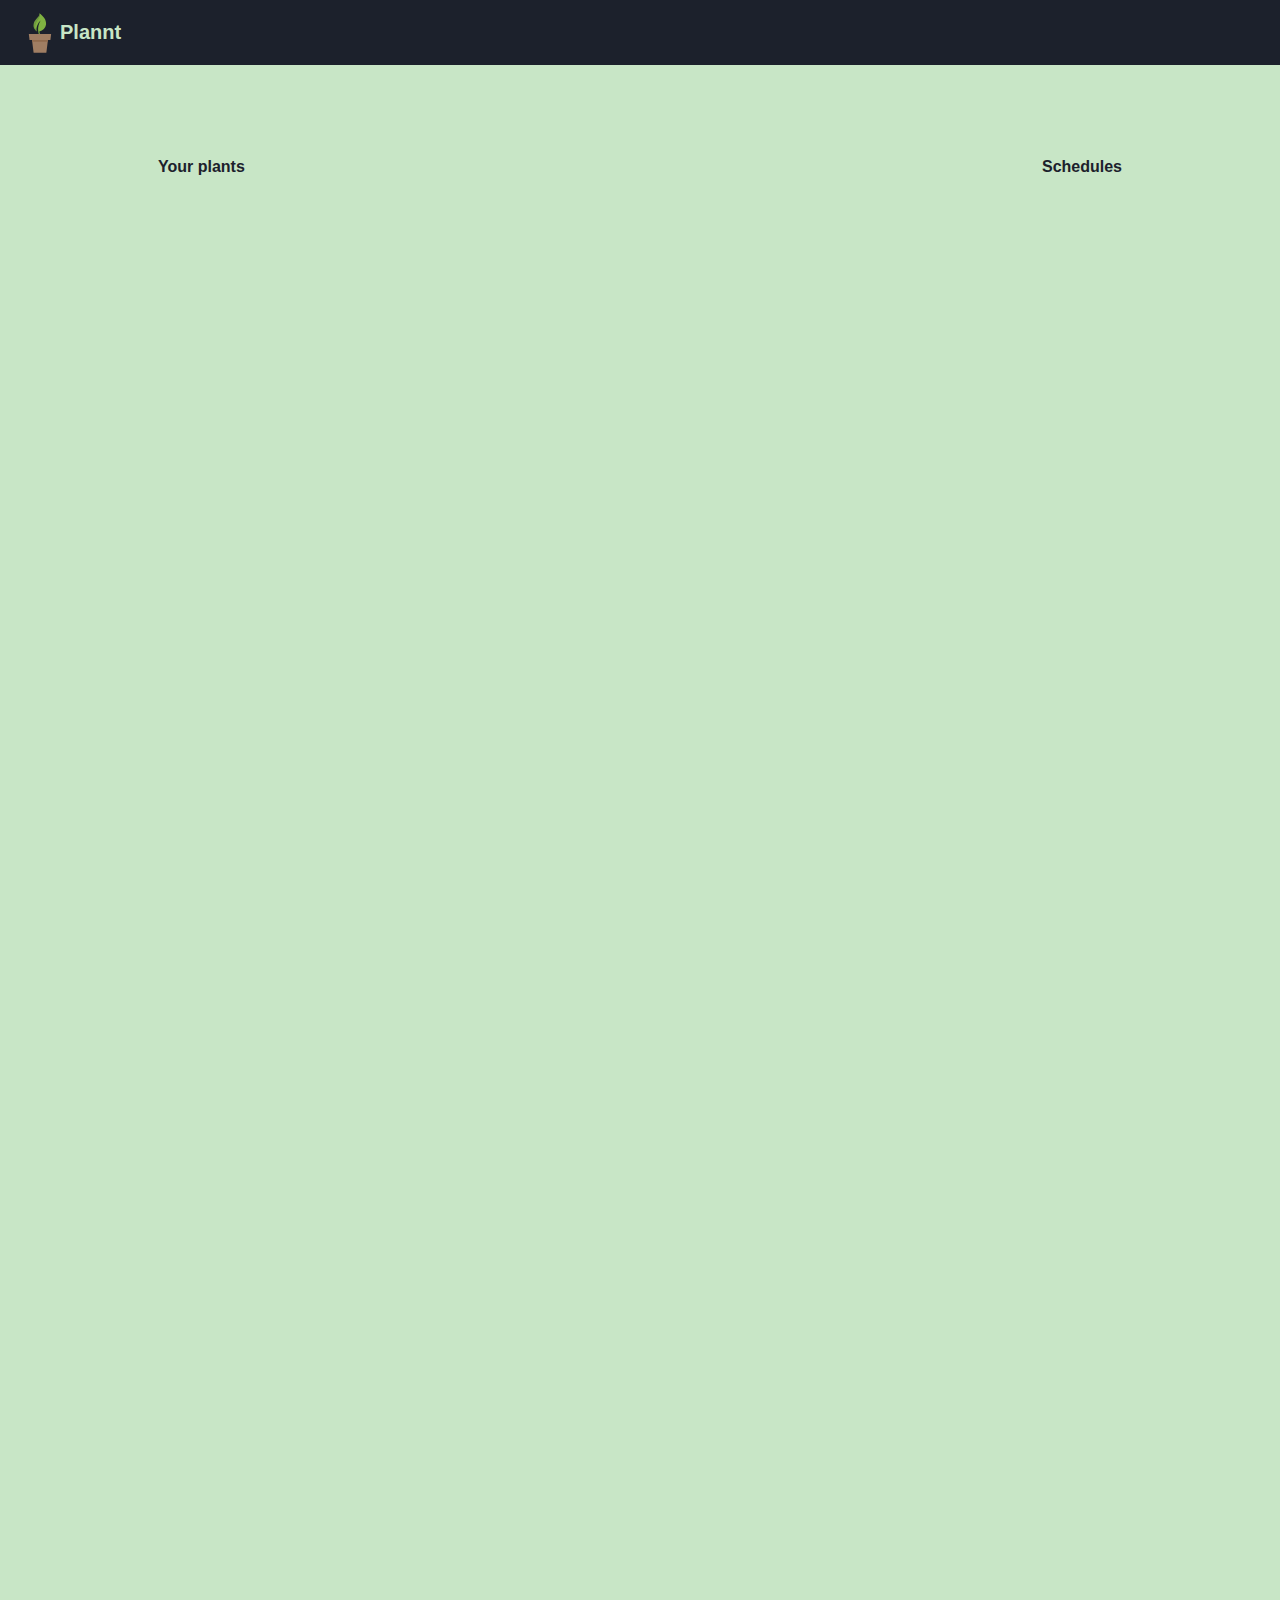
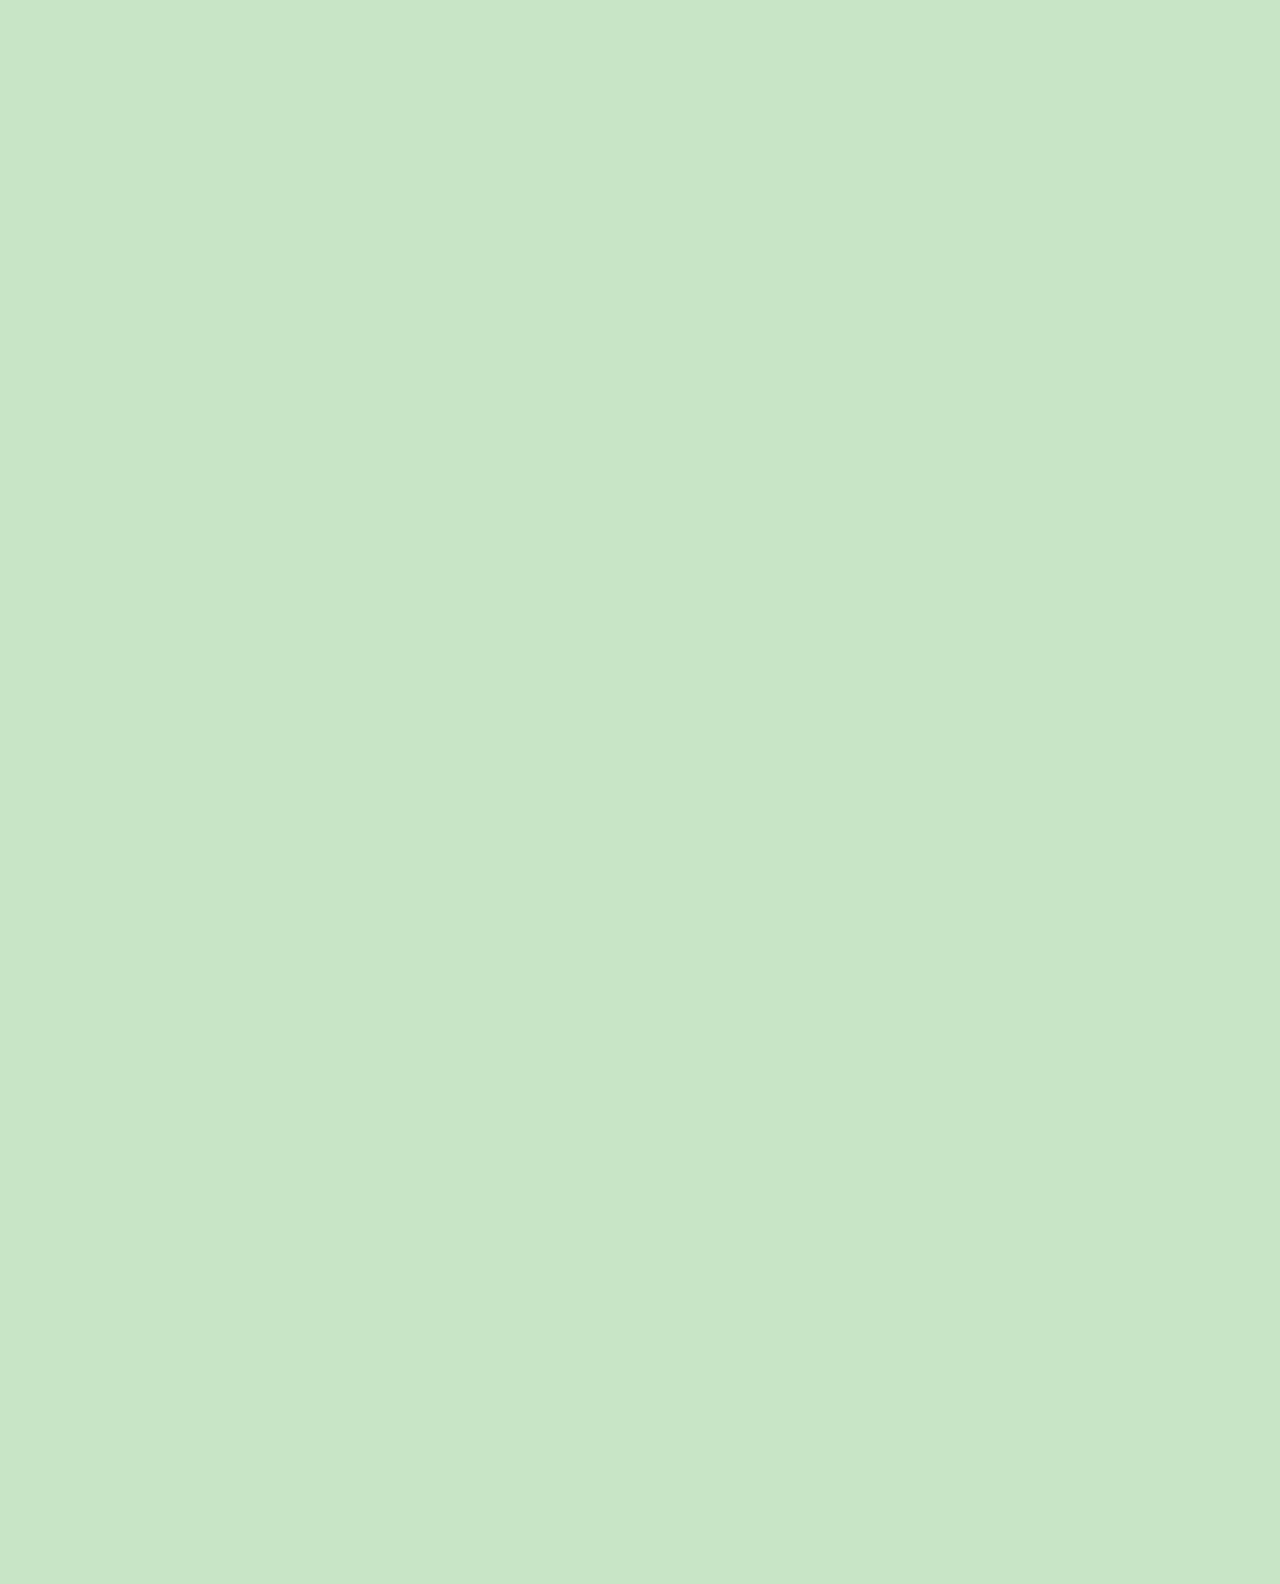
==== index.html @ 967d3e81 "Add basic HTML and CSS styles" ====
<!DOCTYPE html>
<html lang="en">

<head>
    <meta charset="UTF-8">
    <meta http-equiv="X-UA-Compatible" content="IE=edge">
    <meta name="viewport" content="width=device-width, initial-scale=1.0">
    <title>Plannt</title>
    <link rel = "stylesheet" href = "style.css">
</head>

<body>
    
    <div class = "header">
        <svg class = "logo-img" xmlns="http://www.w3.org/2000/svg" xmlns:xlink="http://www.w3.org/1999/xlink" version="1.1" width="256" height="256" viewBox="0 0 256 256" xml:space="preserve">

            <defs>
            </defs>
            <g style="stroke: none; stroke-width: 0; stroke-dasharray: none; stroke-linecap: butt; stroke-linejoin: miter; stroke-miterlimit: 10; fill: none; fill-rule: nonzero; opacity: 1;" transform="translate(1.4065934065934016 1.4065934065934016) scale(2.81 2.81)" >
                <path d="M 37.712 41.541 c -2.437 -10.14 2.919 -19.609 8.772 -25.137 c -6.221 11.54 -7.41 20.104 -3.461 33.177 l 2.29 -0.854 c -0.882 -2.464 -1.413 -4.873 -1.685 -7.241 c 8.23 -2.355 13.883 -7.209 15.231 -15.926 C 59.796 13.651 52.042 6.72 43.718 0.117 c 3.04 9.758 -11.581 17.964 -10.296 30.949 c 0.271 2.741 0.697 5.33 1.326 7.825" style="stroke: none; stroke-width: 1; stroke-dasharray: none; stroke-linecap: butt; stroke-linejoin: miter; stroke-miterlimit: 10; fill: rgb(127,178,65); fill-rule: nonzero; opacity: 1;" transform=" matrix(1 0 0 1 0 0) " stroke-linecap="round" />
                <path d="M 34.069 30.999 c 0.917 -12.923 13.599 -21.098 9.649 -30.883 c 1.394 8.216 -9.771 12.38 -12.663 22.195 c -1.575 5.836 -1.151 11.452 3.693 16.579 C 34.119 36.396 33.937 33.751 34.069 30.999 z" style="stroke: none; stroke-width: 1; stroke-dasharray: none; stroke-linecap: butt; stroke-linejoin: miter; stroke-miterlimit: 10; fill: rgb(113,156,64); fill-rule: nonzero; opacity: 1;" transform=" matrix(1 0 0 1 0 0) " stroke-linecap="round" />
                <polygon points="68.77,61.09 70.46,47.61 43.69,47.61 19.54,47.61 21.23,61.09 " style="stroke: none; stroke-width: 1; stroke-dasharray: none; stroke-linecap: butt; stroke-linejoin: miter; stroke-miterlimit: 10; fill: rgb(160,126,99); fill-rule: nonzero; opacity: 1;" transform="  matrix(1 0 0 1 0 0) "/>
                <polyline points="63.11,61.09 59.5,90 44.01,90 30.5,90 26.89,61.09 " style="stroke: none; stroke-width: 1; stroke-dasharray: none; stroke-linecap: butt; stroke-linejoin: miter; stroke-miterlimit: 10; fill: rgb(160,126,99); fill-rule: nonzero; opacity: 1;" transform="  matrix(1 0 0 1 0 0) "/>
                <polygon points="62.61,65.09 63.11,61.09 26.89,61.09 27.39,65.09 " style="stroke: none; stroke-width: 1; stroke-dasharray: none; stroke-linecap: butt; stroke-linejoin: miter; stroke-miterlimit: 10; fill: rgb(145,107,77); fill-rule: nonzero; opacity: 1;" transform="  matrix(1 0 0 1 0 0) "/>
            </g>
        </svg>
        <a class = "home-link" href = "index.html">
            <p>Plannt</p>
        </a>
    </div>

    <div class = "actions-container">
        <p>Your plants</p>
        <p>Schedules</p>
    </div>


</body>

</html>
---- style.css ----
body {
    padding: 150px 150px 3000px 150px;
    background-color: rgb(200, 230, 198);
    position: relative;
    font-family: Arial;
    color: rgb(28, 33, 44);
}

p {
    margin: 0;
}

.header {
    display: flex;
    position: fixed;
    top: 0;
    right: 0;
    left: 0;
    align-items: center;
    justify-content: start;
    height: 65px;
    padding-left: 20px;
    background-color: rgb(28, 33, 44);
}

.home-link {
    text-decoration: none;
    margin: 0;
    font-weight: bold;
    font-size: 20px;
    color: rgb(200, 230, 198);
}

.logo-img {
    width: 40px;
}

.actions-container {
    display: flex;
    justify-content: space-between;
    font-weight: bold;
}
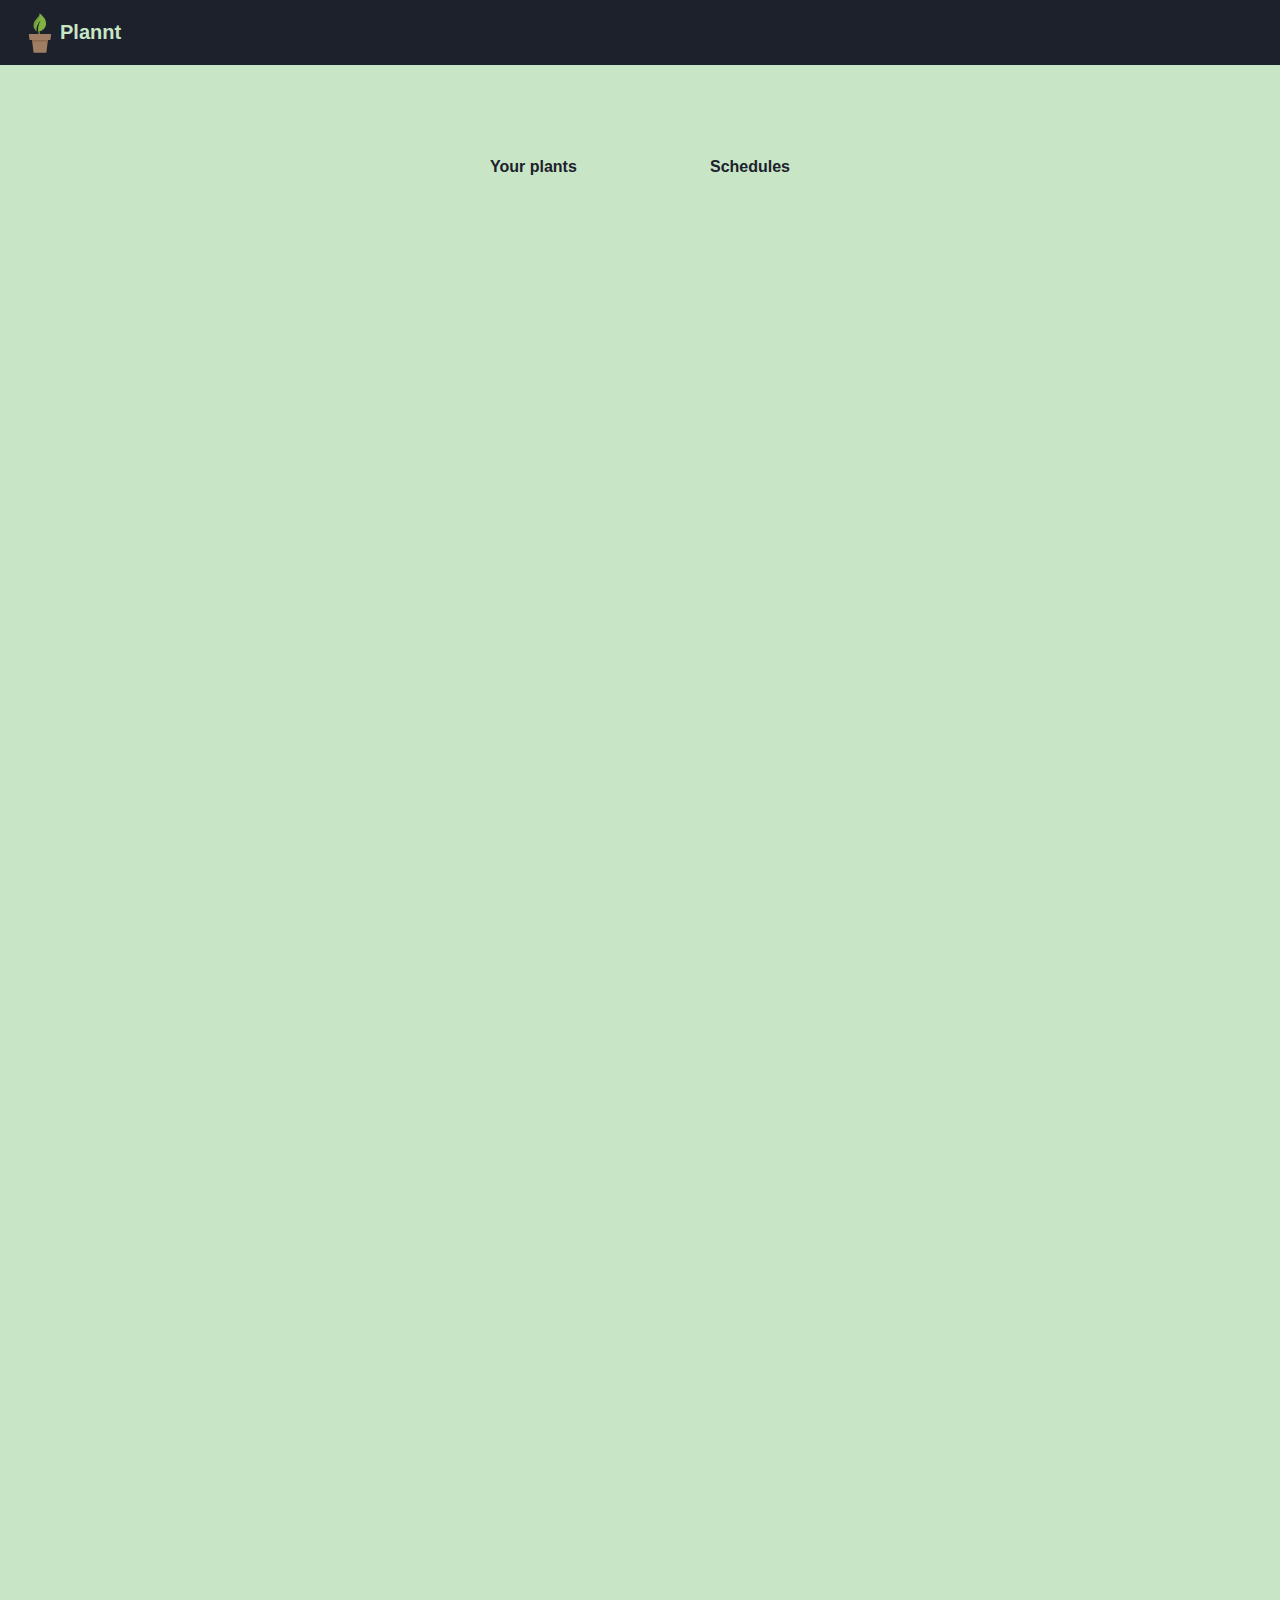
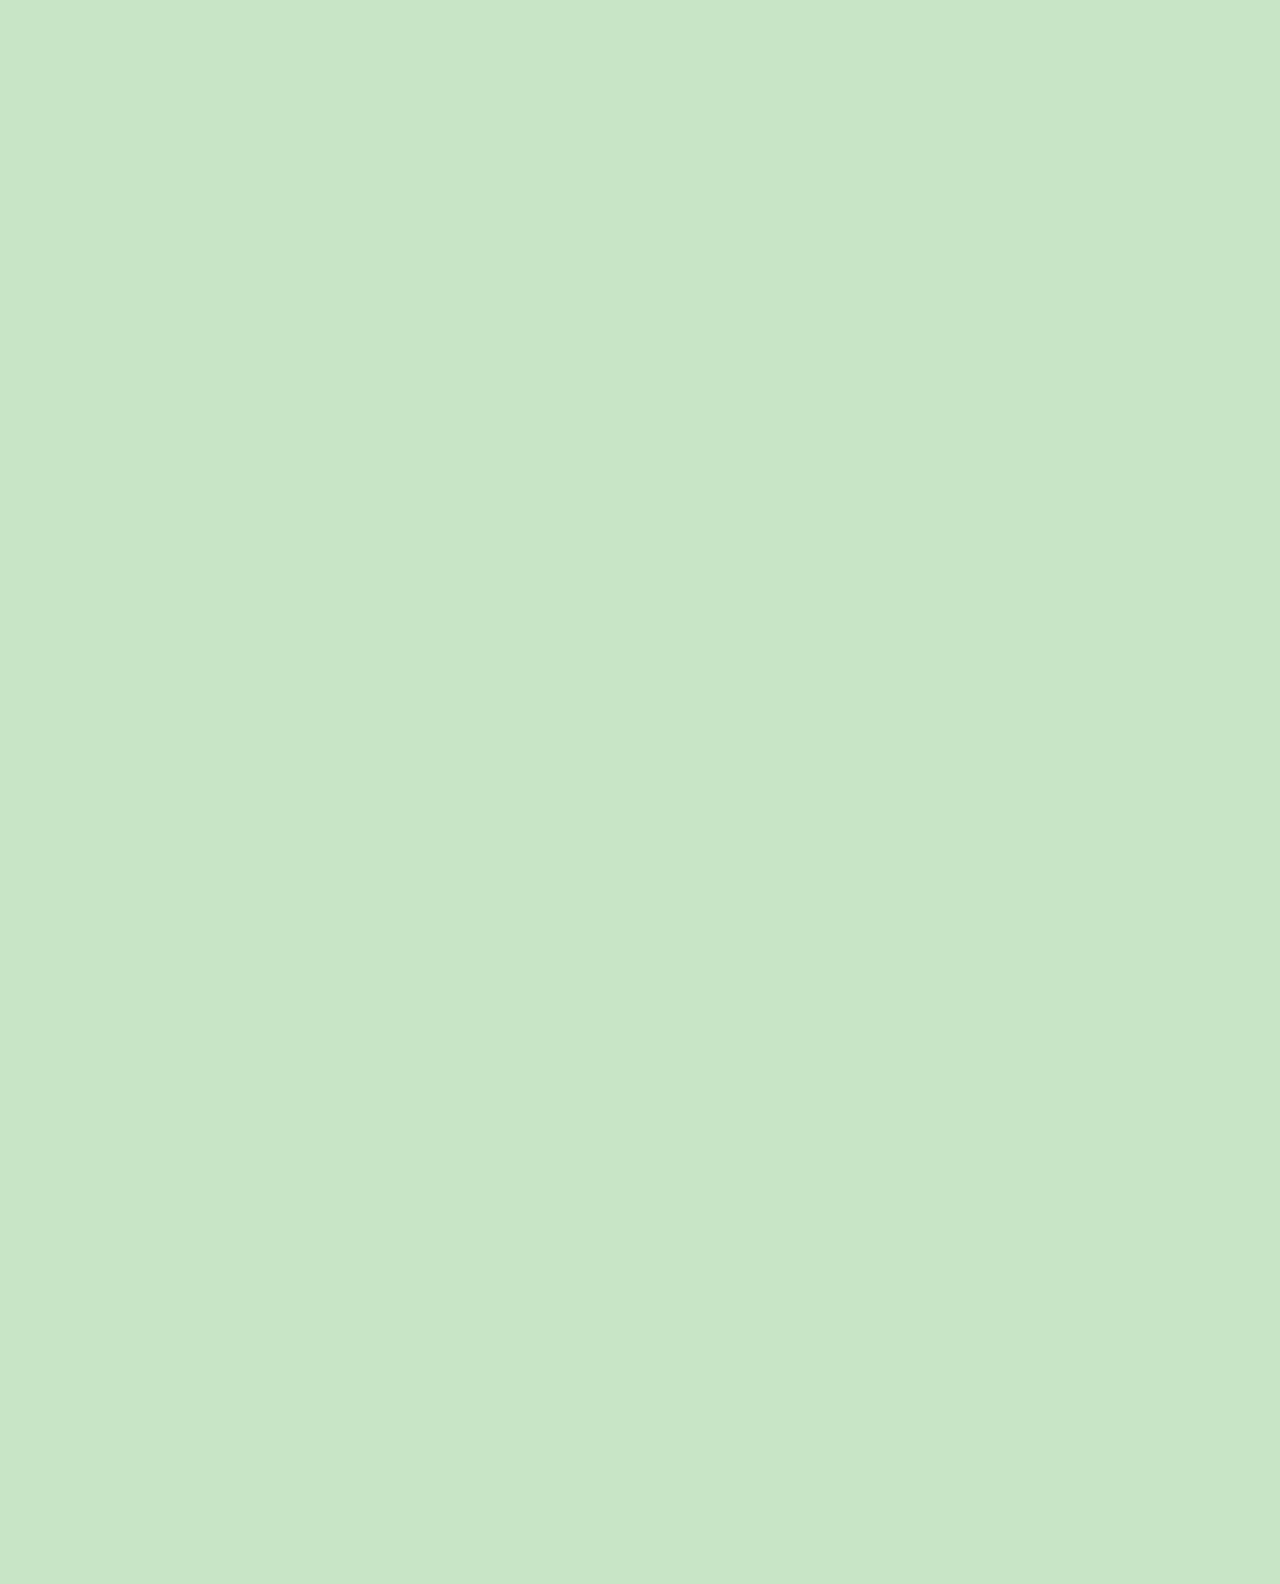
==== commit 6c3edd63: "Add more css files and fix body width." ====
--- a/index.html
+++ b/index.html
@@ -6,34 +6,35 @@
     <meta http-equiv="X-UA-Compatible" content="IE=edge">
     <meta name="viewport" content="width=device-width, initial-scale=1.0">
     <title>Plannt</title>
-    <link rel = "stylesheet" href = "style.css">
+    <link rel = "stylesheet" href = "styles/general.css">
+    <link rel = "stylesheet" href = "styles/header.css">
+    <link rel = "stylesheet" href = "styles/main.css">
 </head>
 
 <body>
     
     <div class = "header">
-        <svg class = "logo-img" xmlns="http://www.w3.org/2000/svg" xmlns:xlink="http://www.w3.org/1999/xlink" version="1.1" width="256" height="256" viewBox="0 0 256 256" xml:space="preserve">
+        <a class = "home-link" href = "index.html">
+            <svg class = "logo-img" xmlns="http://www.w3.org/2000/svg" xmlns:xlink="http://www.w3.org/1999/xlink" version="1.1" width="256" height="256" viewBox="0 0 256 256" xml:space="preserve">
 
-            <defs>
-            </defs>
-            <g style="stroke: none; stroke-width: 0; stroke-dasharray: none; stroke-linecap: butt; stroke-linejoin: miter; stroke-miterlimit: 10; fill: none; fill-rule: nonzero; opacity: 1;" transform="translate(1.4065934065934016 1.4065934065934016) scale(2.81 2.81)" >
-                <path d="M 37.712 41.541 c -2.437 -10.14 2.919 -19.609 8.772 -25.137 c -6.221 11.54 -7.41 20.104 -3.461 33.177 l 2.29 -0.854 c -0.882 -2.464 -1.413 -4.873 -1.685 -7.241 c 8.23 -2.355 13.883 -7.209 15.231 -15.926 C 59.796 13.651 52.042 6.72 43.718 0.117 c 3.04 9.758 -11.581 17.964 -10.296 30.949 c 0.271 2.741 0.697 5.33 1.326 7.825" style="stroke: none; stroke-width: 1; stroke-dasharray: none; stroke-linecap: butt; stroke-linejoin: miter; stroke-miterlimit: 10; fill: rgb(127,178,65); fill-rule: nonzero; opacity: 1;" transform=" matrix(1 0 0 1 0 0) " stroke-linecap="round" />
-                <path d="M 34.069 30.999 c 0.917 -12.923 13.599 -21.098 9.649 -30.883 c 1.394 8.216 -9.771 12.38 -12.663 22.195 c -1.575 5.836 -1.151 11.452 3.693 16.579 C 34.119 36.396 33.937 33.751 34.069 30.999 z" style="stroke: none; stroke-width: 1; stroke-dasharray: none; stroke-linecap: butt; stroke-linejoin: miter; stroke-miterlimit: 10; fill: rgb(113,156,64); fill-rule: nonzero; opacity: 1;" transform=" matrix(1 0 0 1 0 0) " stroke-linecap="round" />
-                <polygon points="68.77,61.09 70.46,47.61 43.69,47.61 19.54,47.61 21.23,61.09 " style="stroke: none; stroke-width: 1; stroke-dasharray: none; stroke-linecap: butt; stroke-linejoin: miter; stroke-miterlimit: 10; fill: rgb(160,126,99); fill-rule: nonzero; opacity: 1;" transform="  matrix(1 0 0 1 0 0) "/>
-                <polyline points="63.11,61.09 59.5,90 44.01,90 30.5,90 26.89,61.09 " style="stroke: none; stroke-width: 1; stroke-dasharray: none; stroke-linecap: butt; stroke-linejoin: miter; stroke-miterlimit: 10; fill: rgb(160,126,99); fill-rule: nonzero; opacity: 1;" transform="  matrix(1 0 0 1 0 0) "/>
-                <polygon points="62.61,65.09 63.11,61.09 26.89,61.09 27.39,65.09 " style="stroke: none; stroke-width: 1; stroke-dasharray: none; stroke-linecap: butt; stroke-linejoin: miter; stroke-miterlimit: 10; fill: rgb(145,107,77); fill-rule: nonzero; opacity: 1;" transform="  matrix(1 0 0 1 0 0) "/>
-            </g>
-        </svg>
-        <a class = "home-link" href = "index.html">
+                <defs>
+                </defs>
+                <g style="stroke: none; stroke-width: 0; stroke-dasharray: none; stroke-linecap: butt; stroke-linejoin: miter; stroke-miterlimit: 10; fill: none; fill-rule: nonzero; opacity: 1;" transform="translate(1.4065934065934016 1.4065934065934016) scale(2.81 2.81)" >
+                    <path d="M 37.712 41.541 c -2.437 -10.14 2.919 -19.609 8.772 -25.137 c -6.221 11.54 -7.41 20.104 -3.461 33.177 l 2.29 -0.854 c -0.882 -2.464 -1.413 -4.873 -1.685 -7.241 c 8.23 -2.355 13.883 -7.209 15.231 -15.926 C 59.796 13.651 52.042 6.72 43.718 0.117 c 3.04 9.758 -11.581 17.964 -10.296 30.949 c 0.271 2.741 0.697 5.33 1.326 7.825" style="stroke: none; stroke-width: 1; stroke-dasharray: none; stroke-linecap: butt; stroke-linejoin: miter; stroke-miterlimit: 10; fill: rgb(127,178,65); fill-rule: nonzero; opacity: 1;" transform=" matrix(1 0 0 1 0 0) " stroke-linecap="round" />
+                    <path d="M 34.069 30.999 c 0.917 -12.923 13.599 -21.098 9.649 -30.883 c 1.394 8.216 -9.771 12.38 -12.663 22.195 c -1.575 5.836 -1.151 11.452 3.693 16.579 C 34.119 36.396 33.937 33.751 34.069 30.999 z" style="stroke: none; stroke-width: 1; stroke-dasharray: none; stroke-linecap: butt; stroke-linejoin: miter; stroke-miterlimit: 10; fill: rgb(113,156,64); fill-rule: nonzero; opacity: 1;" transform=" matrix(1 0 0 1 0 0) " stroke-linecap="round" />
+                    <polygon points="68.77,61.09 70.46,47.61 43.69,47.61 19.54,47.61 21.23,61.09 " style="stroke: none; stroke-width: 1; stroke-dasharray: none; stroke-linecap: butt; stroke-linejoin: miter; stroke-miterlimit: 10; fill: rgb(160,126,99); fill-rule: nonzero; opacity: 1;" transform="  matrix(1 0 0 1 0 0) "/>
+                    <polyline points="63.11,61.09 59.5,90 44.01,90 30.5,90 26.89,61.09 " style="stroke: none; stroke-width: 1; stroke-dasharray: none; stroke-linecap: butt; stroke-linejoin: miter; stroke-miterlimit: 10; fill: rgb(160,126,99); fill-rule: nonzero; opacity: 1;" transform="  matrix(1 0 0 1 0 0) "/>
+                    <polygon points="62.61,65.09 63.11,61.09 26.89,61.09 27.39,65.09 " style="stroke: none; stroke-width: 1; stroke-dasharray: none; stroke-linecap: butt; stroke-linejoin: miter; stroke-miterlimit: 10; fill: rgb(145,107,77); fill-rule: nonzero; opacity: 1;" transform="  matrix(1 0 0 1 0 0) "/>
+                </g>
+            </svg>
             <p>Plannt</p>
         </a>
     </div>
 
-    <div class = "actions-container">
-        <p>Your plants</p>
-        <p>Schedules</p>
-    </div>
-
+        <div class = "main-container">
+            <p>Your plants</p>
+            <p>Schedules</p>
+        </div>
 
 </body>
 
--- a/styles/general.css
+++ b/styles/general.css
@@ -0,0 +1,13 @@
+body {
+    padding: 150px 0px 3000px 0px;
+    background-color: rgb(200, 230, 198);
+    position: relative;
+    font-family: Arial;
+    color: rgb(28, 33, 44);
+    display: flex;
+    justify-content: center;
+}
+
+p {
+    margin: 0;
+}--- a/styles/header.css
+++ b/styles/header.css
@@ -0,0 +1,27 @@
+.header,
+.home-link {
+    display: flex;
+}
+
+.header {
+    position: fixed;
+    top: 0;
+    right: 0;
+    left: 0;
+    justify-content: start;
+    height: 65px;
+    padding-left: 20px;
+    background-color: rgb(28, 33, 44);
+}
+
+.home-link {
+    align-items: center;
+    text-decoration: none;
+    font-weight: bold;
+    font-size: 20px;
+    color: rgb(200, 230, 198);
+}
+
+.logo-img {
+    width: 40px;
+}--- a/styles/main.css
+++ b/styles/main.css
@@ -0,0 +1,6 @@
+.main-container {
+    display: flex;
+    width: 300px;
+    justify-content: space-between;
+    font-weight: bold;
+}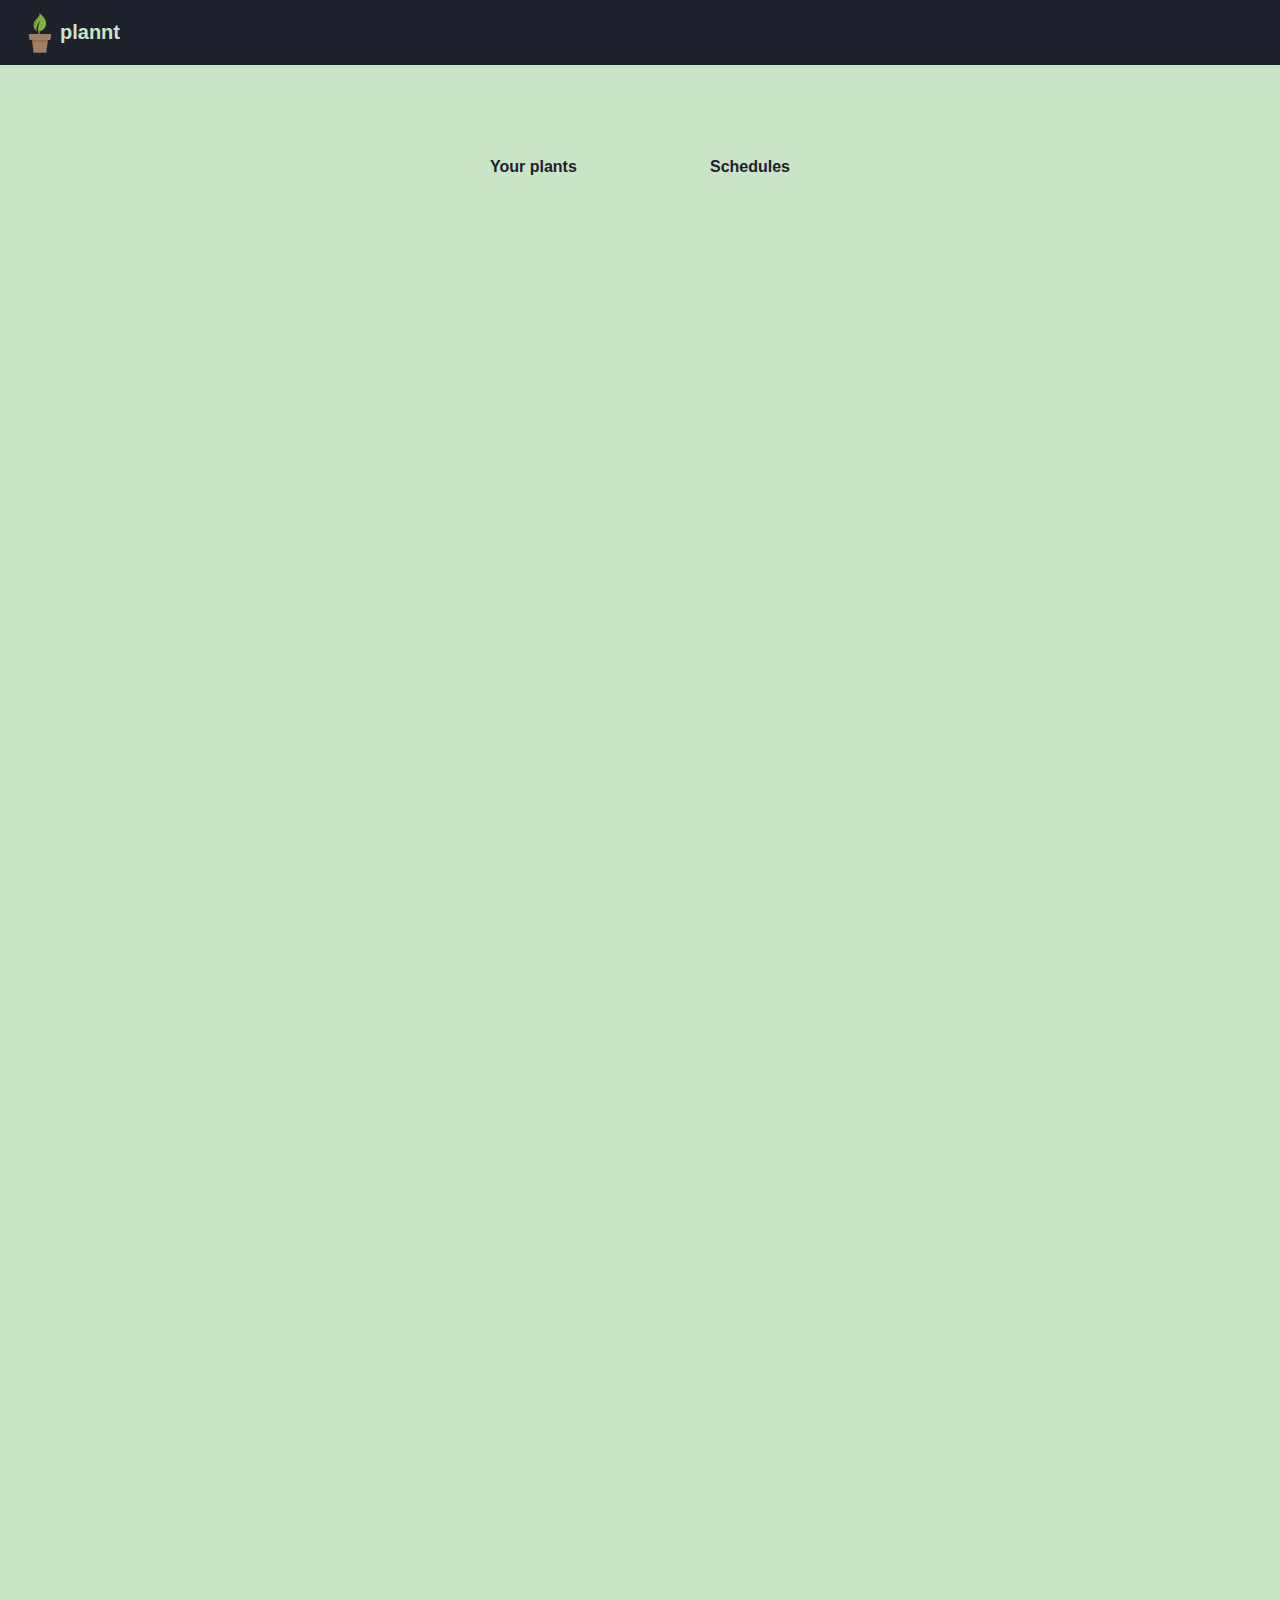
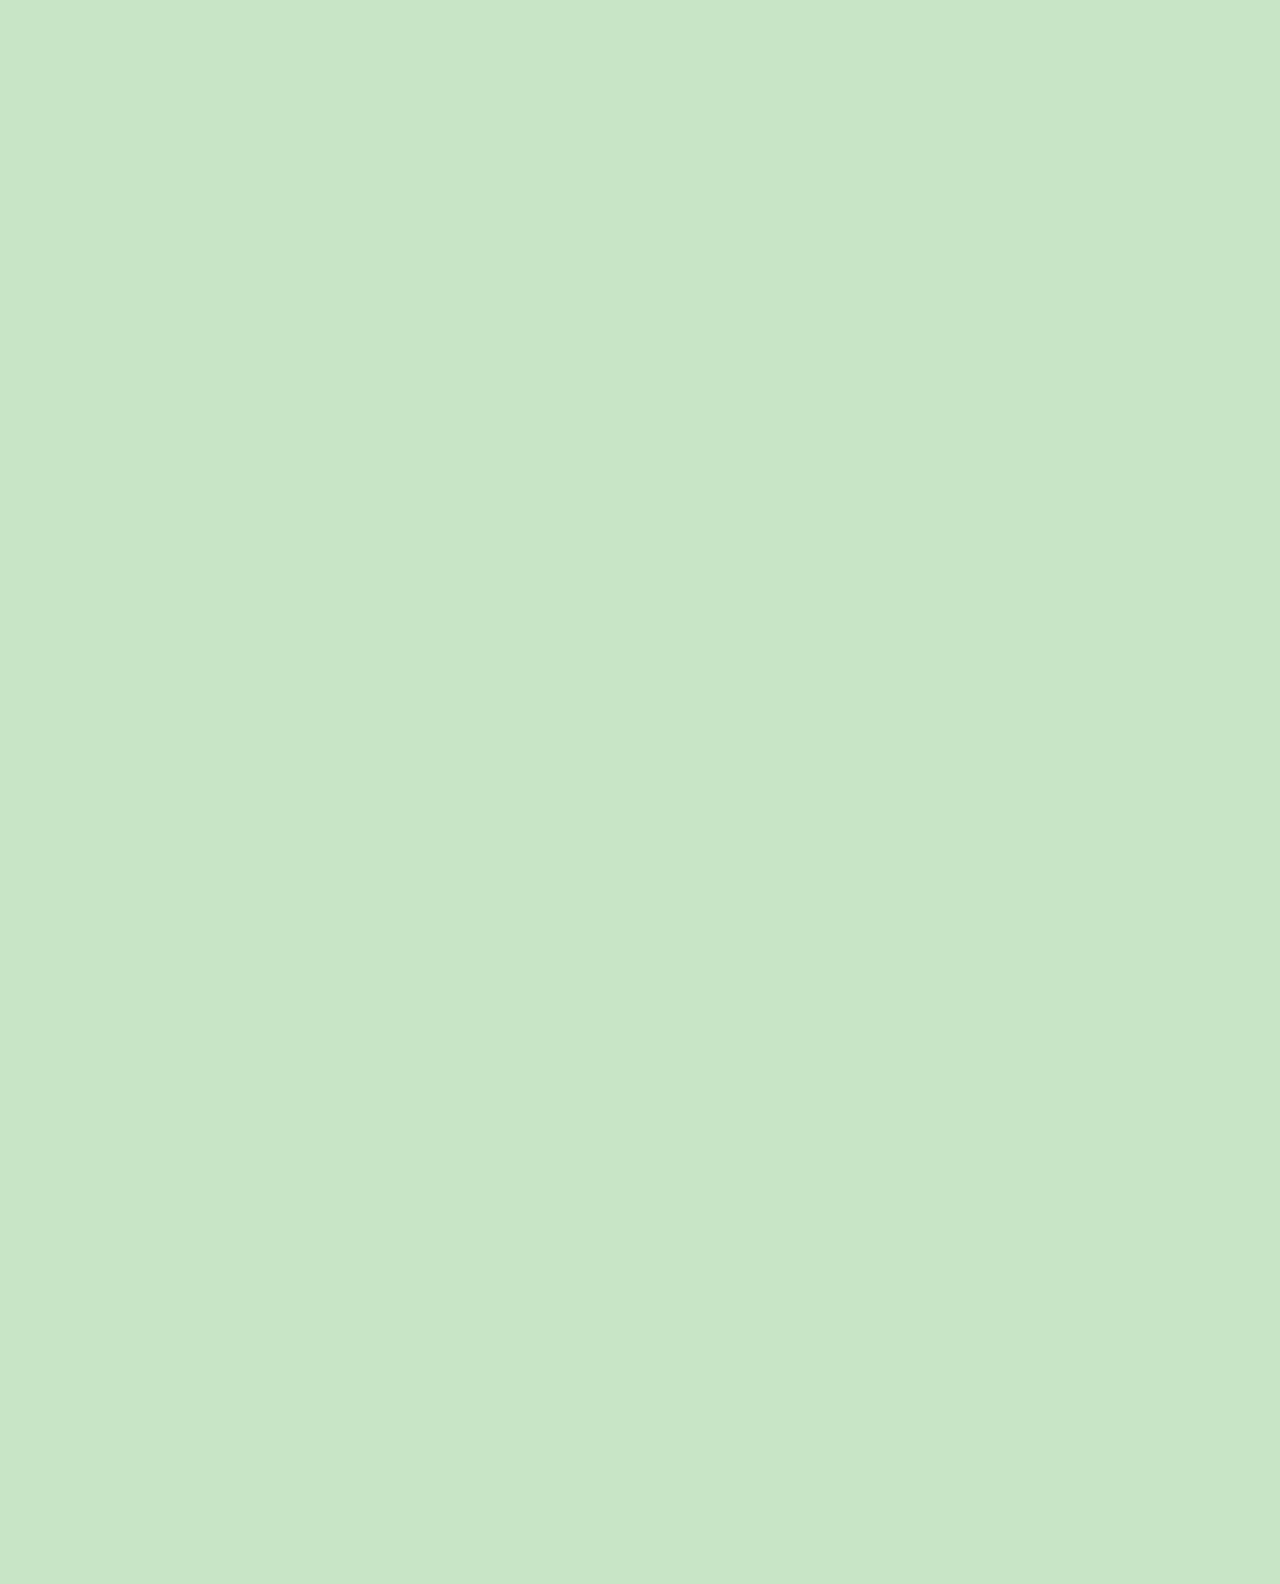
==== commit be1a6bc0: "Fix name(2)" ====
--- a/index.html
+++ b/index.html
@@ -5,7 +5,7 @@
     <meta charset="UTF-8">
     <meta http-equiv="X-UA-Compatible" content="IE=edge">
     <meta name="viewport" content="width=device-width, initial-scale=1.0">
-    <title>Plannt</title>
+    <title>plannt</title>
     <link rel = "stylesheet" href = "styles/general.css">
     <link rel = "stylesheet" href = "styles/header.css">
     <link rel = "stylesheet" href = "styles/main.css">
@@ -27,7 +27,7 @@
                     <polygon points="62.61,65.09 63.11,61.09 26.89,61.09 27.39,65.09 " style="stroke: none; stroke-width: 1; stroke-dasharray: none; stroke-linecap: butt; stroke-linejoin: miter; stroke-miterlimit: 10; fill: rgb(145,107,77); fill-rule: nonzero; opacity: 1;" transform="  matrix(1 0 0 1 0 0) "/>
                 </g>
             </svg>
-            <p>Plannt</p>
+            <p>plannt</p>
         </a>
     </div>
 
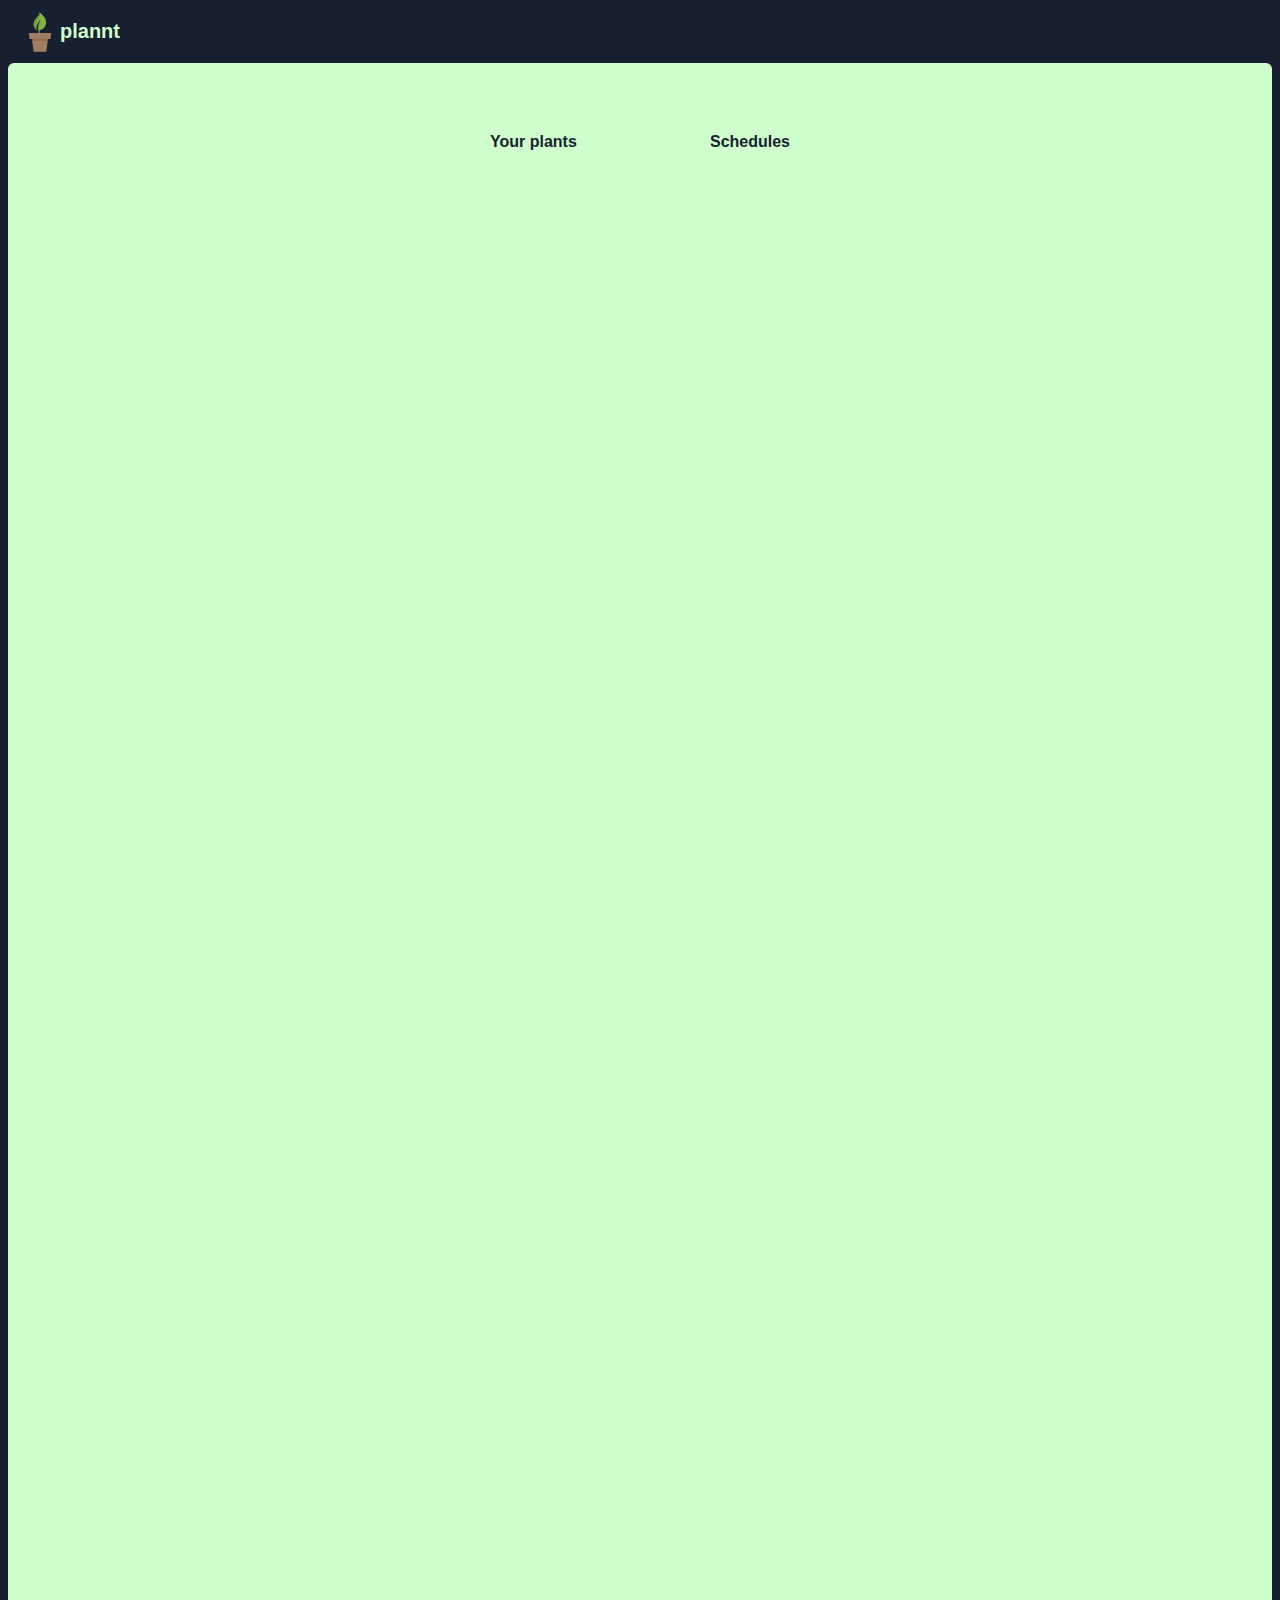
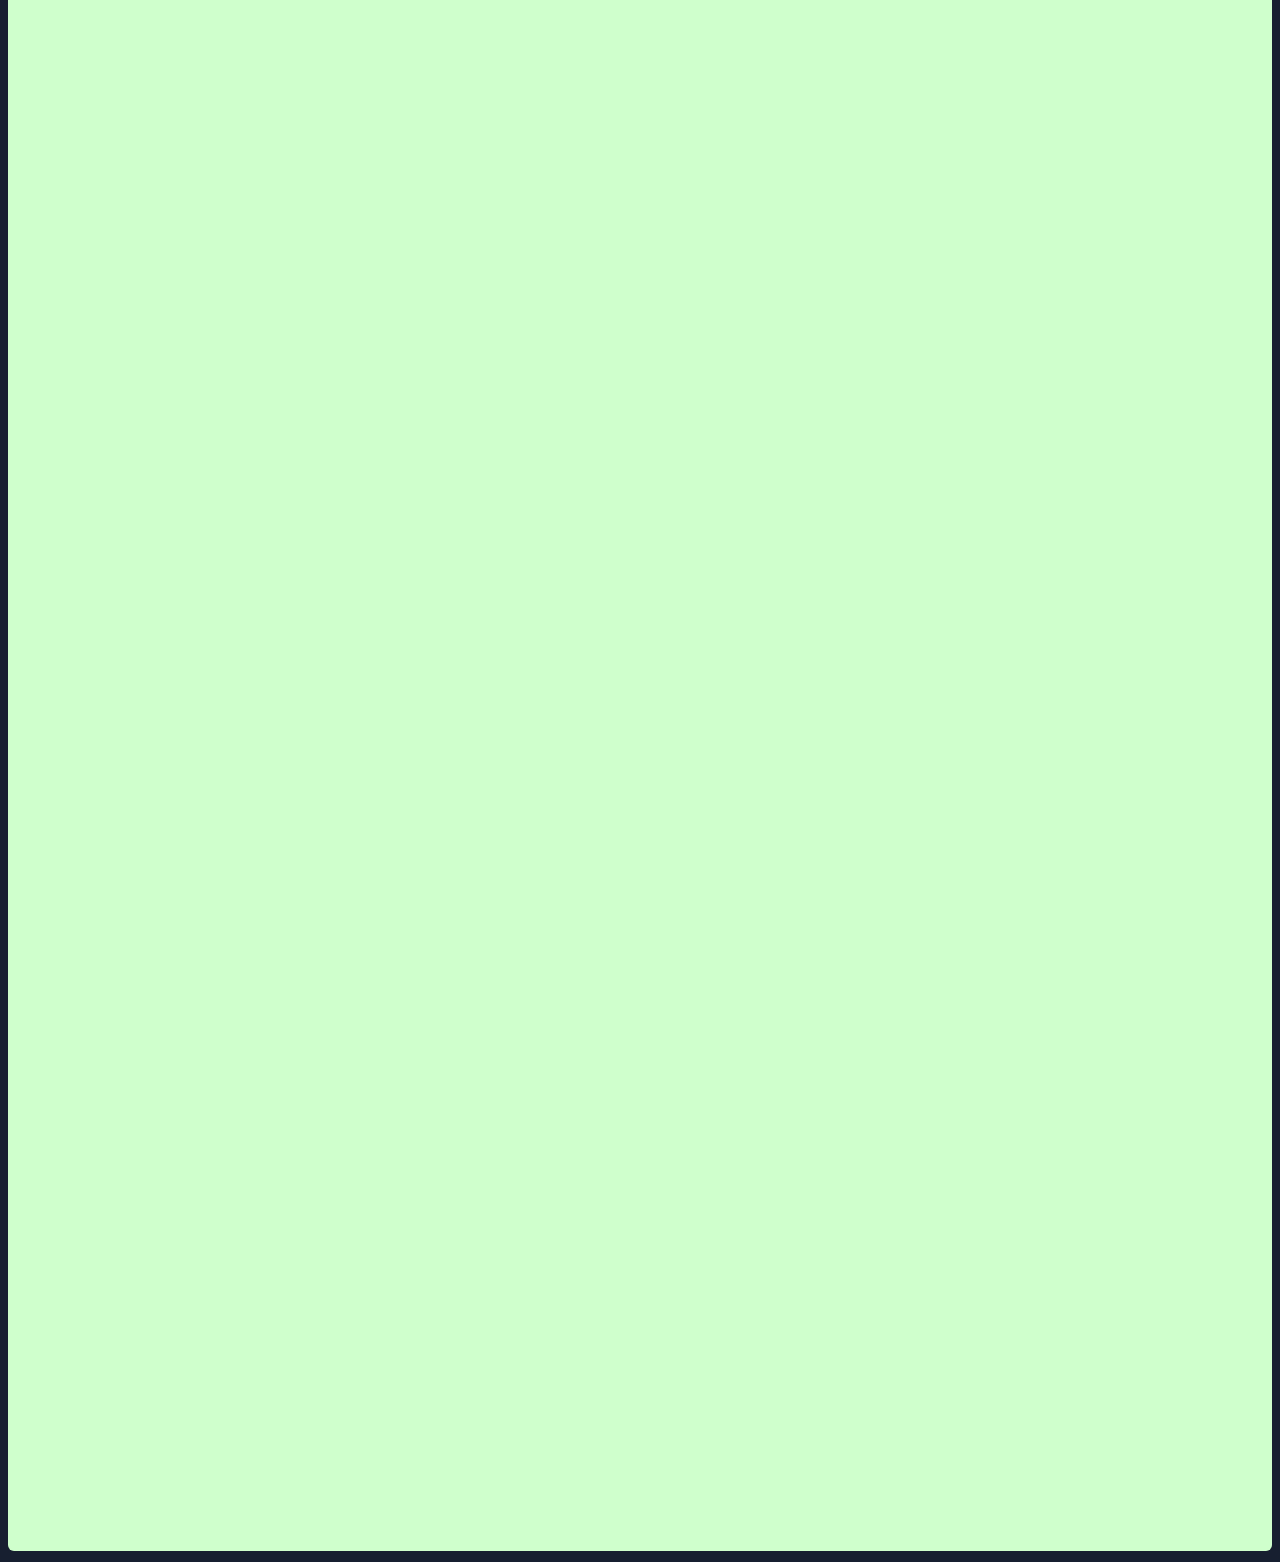
==== commit 26e4e531: "Change colors add border to body" ====
--- a/index.html
+++ b/index.html
@@ -11,8 +11,8 @@
     <link rel = "stylesheet" href = "styles/main.css">
 </head>
 
+
 <body>
-    
     <div class = "header">
         <a class = "home-link" href = "index.html">
             <svg class = "logo-img" xmlns="http://www.w3.org/2000/svg" xmlns:xlink="http://www.w3.org/1999/xlink" version="1.1" width="256" height="256" viewBox="0 0 256 256" xml:space="preserve">
--- a/styles/general.css
+++ b/styles/general.css
@@ -1,13 +1,37 @@
+html {
+    background-color: hsl(221, 35%, 14%);
+    padding-bottom: 58px;
+}
+
 body {
-    padding: 150px 0px 3000px 0px;
-    background-color: rgb(200, 230, 198);
+    background-color: hsl(116, 100%, 90%);
+    padding-block: 70px 3000px;
     position: relative;
-    font-family: Arial;
-    color: rgb(28, 33, 44);
+    border-radius: 6px;
+    top: 6.1vh;
     display: flex;
     justify-content: center;
+    font-family: Arial;
+    color: hsl(221, 35%, 14%);
 }
 
 p {
     margin: 0;
+}
+
+::-webkit-scrollbar {
+    width: 12px;
+}
+
+::-webkit-scrollbar-track {
+    background-color: hsl(221, 35%, 14%);
+}
+
+::-webkit-scrollbar-thumb {
+    background-color: hsl(221, 35%, 27%);
+    border-radius: 3px;
+}
+
+::-webkit-scrollbar-thumb:hover {
+    background-color: hsl(221, 35%, 32%);
 }--- a/styles/header.css
+++ b/styles/header.css
@@ -9,9 +9,10 @@
     right: 0;
     left: 0;
     justify-content: start;
-    height: 65px;
+    height: 7vh;
     padding-left: 20px;
-    background-color: rgb(28, 33, 44);
+    background-color: hsl(221, 35%, 14%);
+    z-index: 100;
 }
 
 .home-link {
@@ -19,7 +20,7 @@
     text-decoration: none;
     font-weight: bold;
     font-size: 20px;
-    color: rgb(200, 230, 198);
+    color: hsl(116, 100%, 90%);
 }
 
 .logo-img {
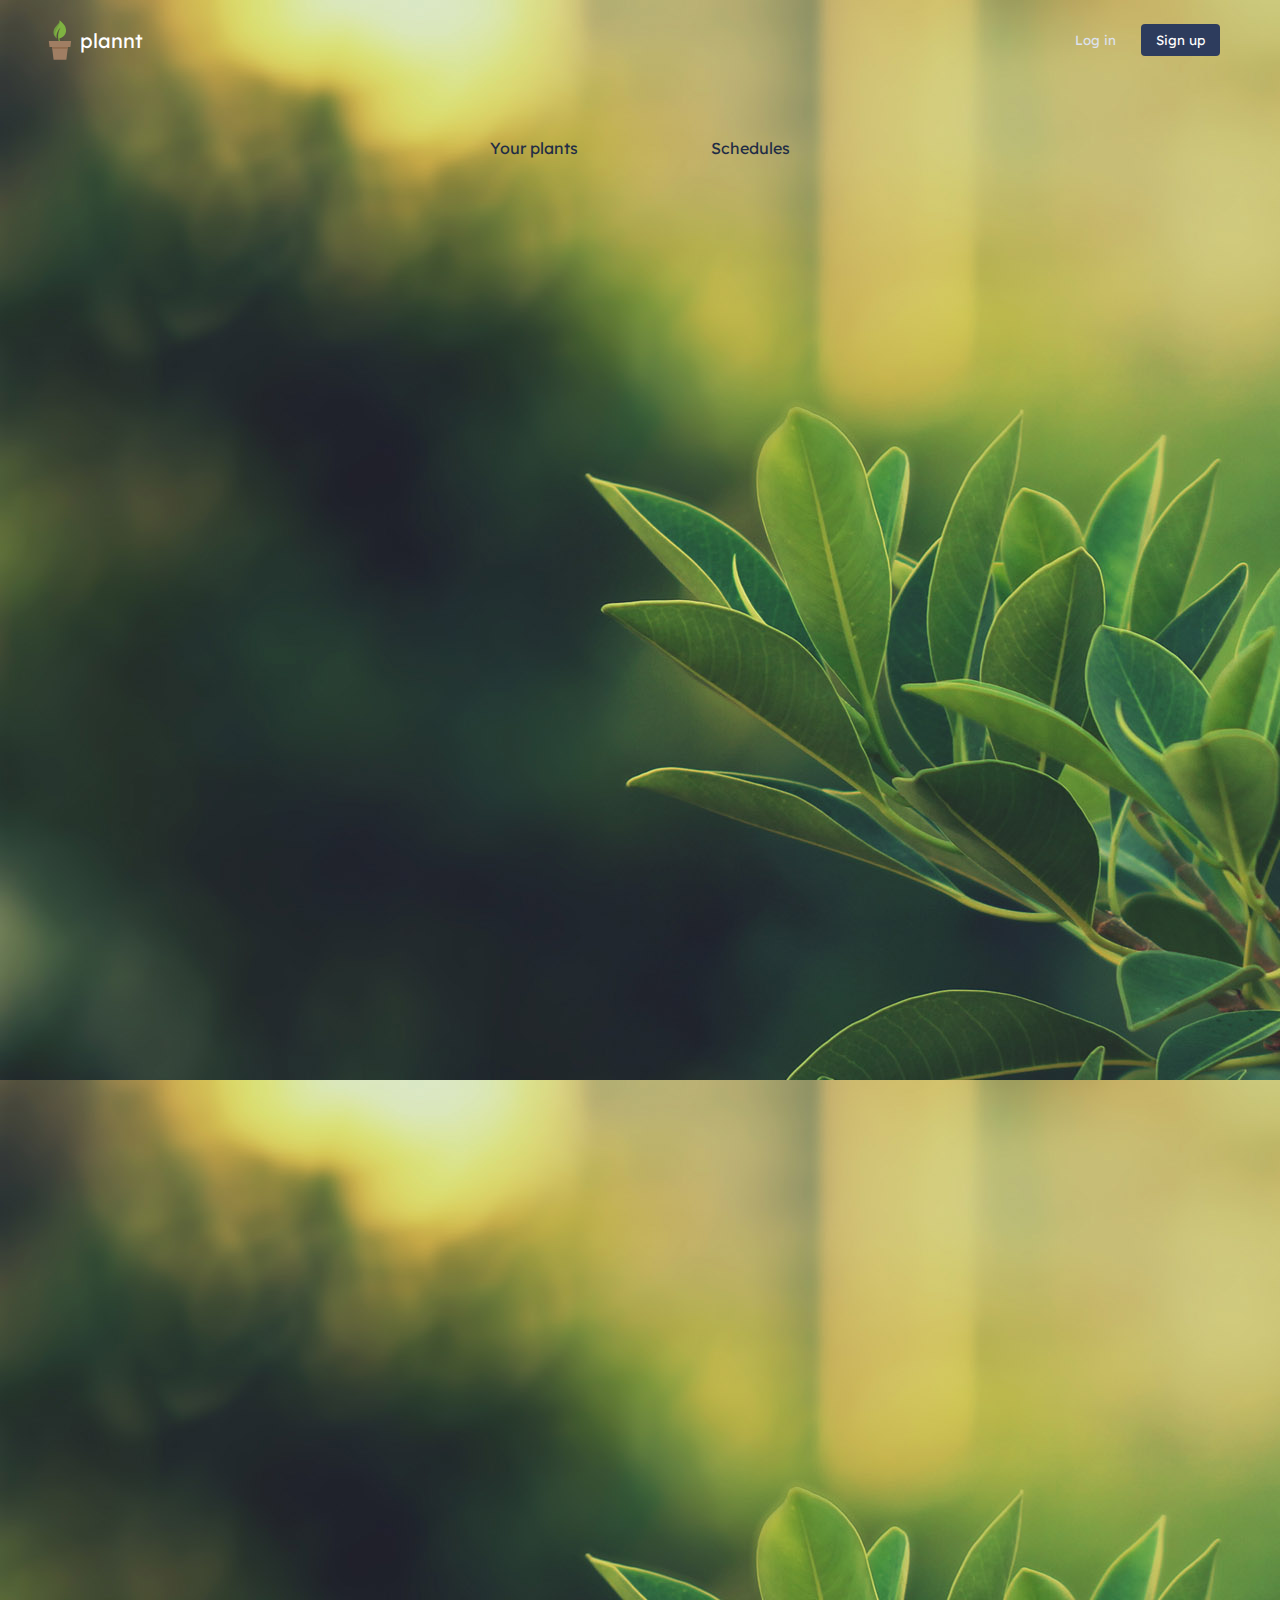
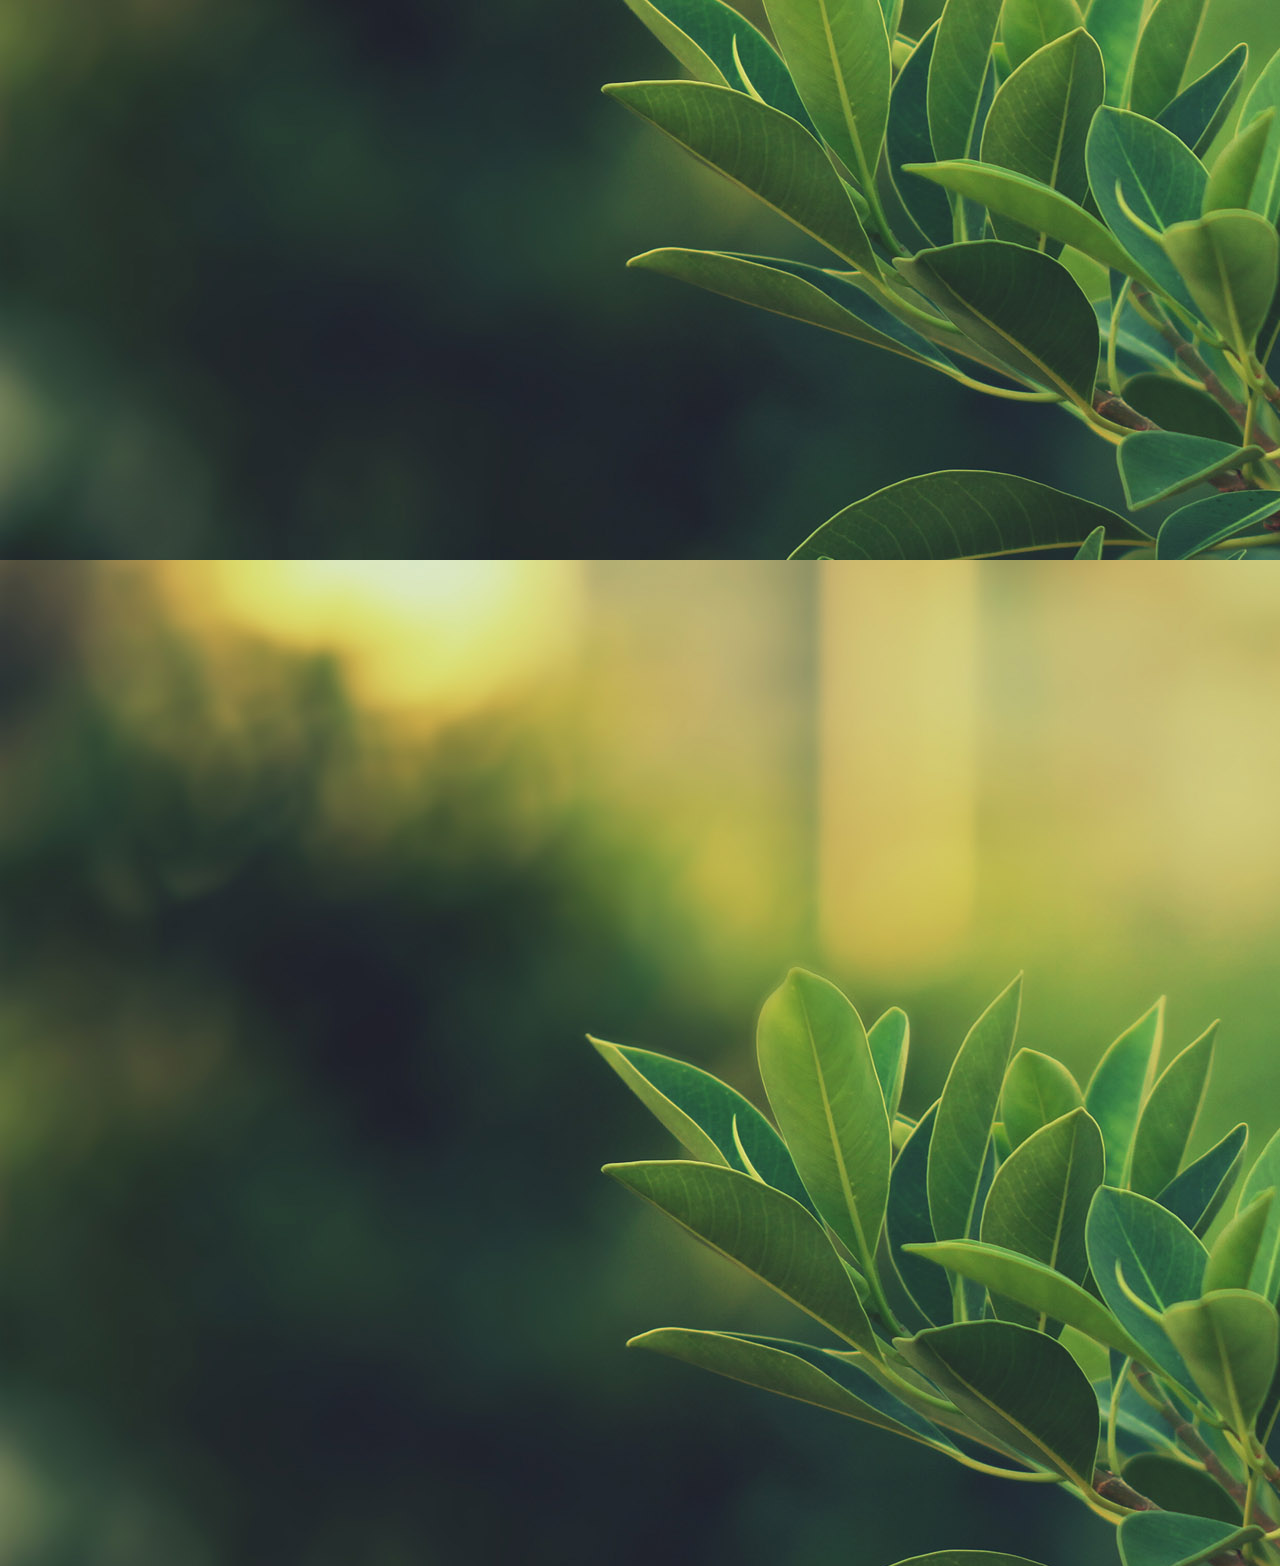
==== commit 5297f46b: "Add background images and change styles to all pages" ====
--- a/index.html
+++ b/index.html
@@ -5,14 +5,16 @@
     <meta charset="UTF-8">
     <meta http-equiv="X-UA-Compatible" content="IE=edge">
     <meta name="viewport" content="width=device-width, initial-scale=1.0">
-    <title>plannt</title>
-    <link rel = "stylesheet" href = "styles/general.css">
-    <link rel = "stylesheet" href = "styles/header.css">
-    <link rel = "stylesheet" href = "styles/main.css">
+    <title>plannt &#183; Plant watering organizer </title>
+    <link rel = "stylesheet" href = "styles.css">
+    <link rel="preconnect" href="https://fonts.googleapis.com">
+    <link rel="preconnect" href="https://fonts.gstatic.com" crossorigin>
+    <link href="https://fonts.googleapis.com/css2?family=Lexend+Deca:wght@300;400;500;700&display=swap" rel="stylesheet">
 </head>
 
 
-<body>
+<body class = "body main">
+
     <div class = "header">
         <a class = "home-link" href = "index.html">
             <svg class = "logo-img" xmlns="http://www.w3.org/2000/svg" xmlns:xlink="http://www.w3.org/1999/xlink" version="1.1" width="256" height="256" viewBox="0 0 256 256" xml:space="preserve">
@@ -29,6 +31,18 @@
             </svg>
             <p>plannt</p>
         </a>
+        <div class = "login-signup-container">
+            <a href = "login.html">
+                <button class = "login-button-header">
+                Log in
+                </button>
+            </a>
+            <a href = "signup.html">
+                <button class = "signup-button-header">
+                    Sign up
+                </button>
+            </a>
+        </div>
     </div>
 
         <div class = "main-container">
--- a/styles.css
+++ b/styles.css
@@ -0,0 +1,216 @@
+
+/* General */
+
+body {
+    color: hsl(221, 35%, 20%); 
+    display: flex;
+    justify-content: center;
+    overflow: overlay;
+}
+
+p {
+    margin: 0;
+}
+
+a {
+    text-decoration: none;
+}
+
+* {
+    font-family: 'Lexend Deca' ,sans-serif; 
+}
+
+::-webkit-scrollbar {
+    width: 14px;
+}
+
+::-webkit-scrollbar-track {
+    width: 24px;
+}
+
+::-webkit-scrollbar-thumb {
+    background-color: hsl(221, 35%, 27%);
+    background-clip: padding-box;
+    border: 2px solid rgba(0, 0, 0, 0);
+    border-radius: 10px;
+}
+
+::-webkit-scrollbar-thumb:hover {
+    background-color: hsl(221, 35%, 32%);
+}
+
+::-webkit-scrollbar-thumb:active {
+    background-color: hsl(221, 35%, 35%);
+}
+
+/* Body */
+
+.body.main {
+    background-image: url(leaves-main.jpg);
+    padding-block: 130px 3000px;
+}
+
+.body.login {
+    background-image: url(leaves-login.jpg)
+}
+
+.bg-img-login {
+    position: fixed;
+    left: 0;
+    right: 0;
+    top: -10px;
+    z-index: -1;  
+    -webkit-filter: blur(5px);
+    -moz-filter: blur(5px);
+    -o-filter: blur(5px);
+    -ms-filter: blur(5px);
+    filter: blur(5px);
+}
+
+/* Header */
+
+.header,
+.home-link {
+    display: flex;
+    align-items: center;
+}
+
+.header {
+    position: absolute;
+    top: 0;
+    right: 0;
+    left: 0;
+    justify-content: space-between;
+    height: 60px;  
+    z-index: 100;
+    padding: 10px 60px 0 40px;
+}
+
+.home-link {
+    font-size: 20px;
+    color: white;
+    font-weight: 400; 
+}
+
+.logo-img {
+    width: 40px;
+    height: 40px;
+}
+
+.login-signup-container a {
+    pointer-events: none;
+}
+
+.login-button-header,
+.signup-button-header,
+.login-button {
+    pointer-events: all;
+    cursor: pointer;
+    border: none;
+    background-color: inherit;
+    border-radius: 4px;
+    padding: 8px 15px;
+}
+
+.login-button-header {
+    color: hsl(221, 35%, 90%);
+    transition: color 0.25s;
+    margin-right: 6px;
+}
+
+.login-button-header:hover {
+    color:hsl(221, 35%, 20%);
+}
+
+.signup-button-header,
+.login-button {
+    background-color: hsl(221, 35%, 27%);
+    color: white;
+    transition: background-color 0.25s;
+}
+
+.signup-button-header:hover,
+.login-button:hover {
+    background-color: hsl(221, 35%, 32%);
+}
+
+
+
+/* Main */
+
+.main-container {
+    display: flex;
+    justify-content: space-between;
+    width: 300px;
+    font-weight: 400;
+}
+
+
+/* Login page */
+
+.login-container {
+    position: absolute;
+    top: 50%;
+    left: 50%;
+    transform: translateX(-50%) translateY(-50%);
+
+    display: block;
+    padding: 30px 50px 50px 50px;
+    border-radius: 8px;
+    font-size: 12px;
+    font-weight: 500;
+    color: white;
+    background-color:hsla(0, 0%, 100%, 0.015);
+    background: linear-gradient(190deg, hsla(0, 0%, 100%, 0.06), hsla(0, 0%, 0%, 0.1));
+    box-shadow: 0px 0px 10px hsla(221, 0%, 14%, 0.5);
+}
+
+.top,
+.bottom {
+    display: flex;
+}
+
+.top {
+    justify-content: center;
+    margin-bottom: 50px;
+    font-weight: 300;
+    font-size: 20px;
+    color:hsl(221, 35%, 10%)
+}
+
+.bottom {
+    flex-direction: column;
+}
+
+.bottom input[type="text"], 
+.bottom input[type = "password"] {
+    width: 200px;
+    padding: 5px;
+    border: none;
+    outline: none;
+    font-size: 13px;
+    font-weight: 300;
+    background-color: transparent;
+    border-bottom:hsl(0, 0%, 80%) solid 2px;
+    color: white;
+    transition: border-bottom 0.3s;
+}
+
+.bottom input:focus {
+    border-bottom:hsl(0, 0%, 100%) solid 2px;
+}
+
+.email-container,
+.password-container {
+    margin-bottom: 30px;
+}
+
+.email-container p,
+.password-container p {
+    margin: 0 0 8px 0;
+}
+
+.login-button {
+    font-weight: 300;
+    margin-top: 35px;
+}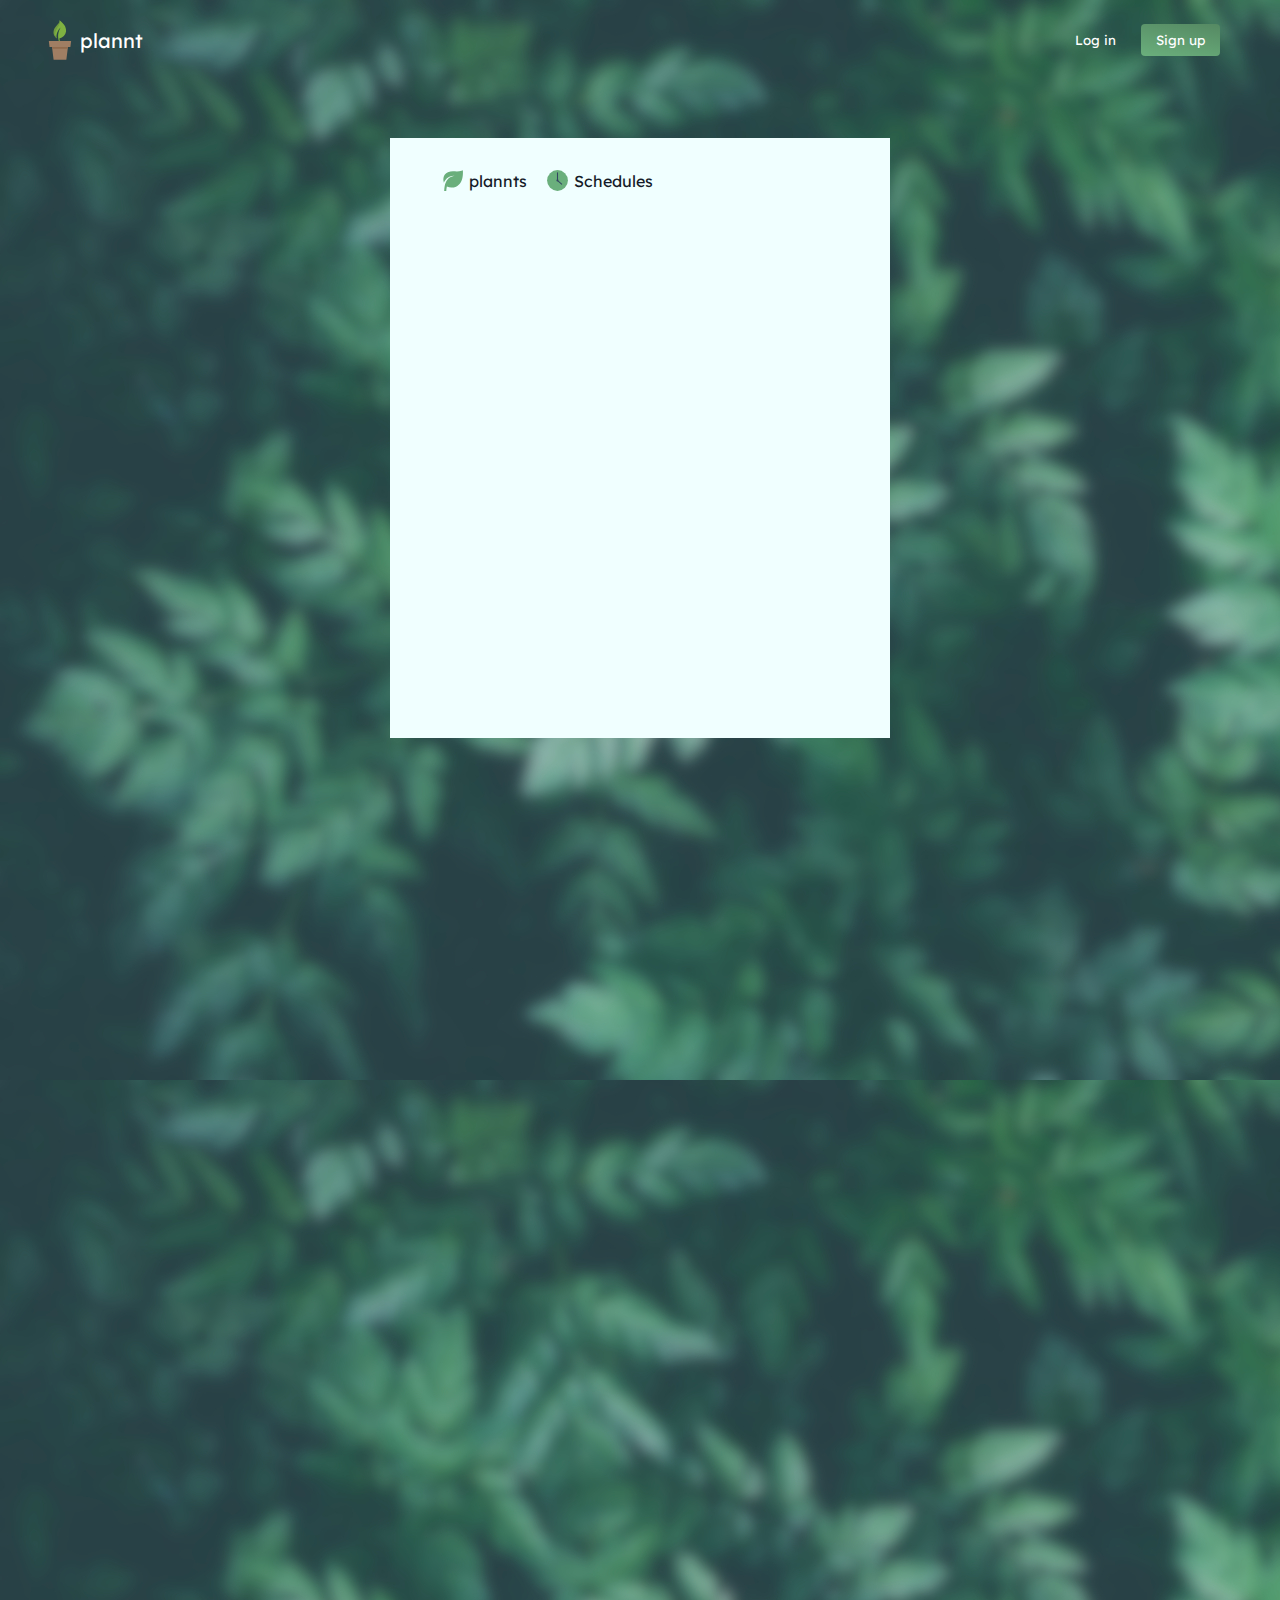
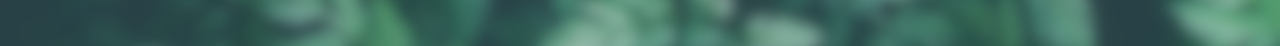
==== commit 120a4fd6: "Change some styles and add signup page" ====
--- a/index.html
+++ b/index.html
@@ -17,28 +17,17 @@
 
     <div class = "header">
         <a class = "home-link" href = "index.html">
-            <svg class = "logo-img" xmlns="http://www.w3.org/2000/svg" xmlns:xlink="http://www.w3.org/1999/xlink" version="1.1" width="256" height="256" viewBox="0 0 256 256" xml:space="preserve">
-
-                <defs>
-                </defs>
-                <g style="stroke: none; stroke-width: 0; stroke-dasharray: none; stroke-linecap: butt; stroke-linejoin: miter; stroke-miterlimit: 10; fill: none; fill-rule: nonzero; opacity: 1;" transform="translate(1.4065934065934016 1.4065934065934016) scale(2.81 2.81)" >
-                    <path d="M 37.712 41.541 c -2.437 -10.14 2.919 -19.609 8.772 -25.137 c -6.221 11.54 -7.41 20.104 -3.461 33.177 l 2.29 -0.854 c -0.882 -2.464 -1.413 -4.873 -1.685 -7.241 c 8.23 -2.355 13.883 -7.209 15.231 -15.926 C 59.796 13.651 52.042 6.72 43.718 0.117 c 3.04 9.758 -11.581 17.964 -10.296 30.949 c 0.271 2.741 0.697 5.33 1.326 7.825" style="stroke: none; stroke-width: 1; stroke-dasharray: none; stroke-linecap: butt; stroke-linejoin: miter; stroke-miterlimit: 10; fill: rgb(127,178,65); fill-rule: nonzero; opacity: 1;" transform=" matrix(1 0 0 1 0 0) " stroke-linecap="round" />
-                    <path d="M 34.069 30.999 c 0.917 -12.923 13.599 -21.098 9.649 -30.883 c 1.394 8.216 -9.771 12.38 -12.663 22.195 c -1.575 5.836 -1.151 11.452 3.693 16.579 C 34.119 36.396 33.937 33.751 34.069 30.999 z" style="stroke: none; stroke-width: 1; stroke-dasharray: none; stroke-linecap: butt; stroke-linejoin: miter; stroke-miterlimit: 10; fill: rgb(113,156,64); fill-rule: nonzero; opacity: 1;" transform=" matrix(1 0 0 1 0 0) " stroke-linecap="round" />
-                    <polygon points="68.77,61.09 70.46,47.61 43.69,47.61 19.54,47.61 21.23,61.09 " style="stroke: none; stroke-width: 1; stroke-dasharray: none; stroke-linecap: butt; stroke-linejoin: miter; stroke-miterlimit: 10; fill: rgb(160,126,99); fill-rule: nonzero; opacity: 1;" transform="  matrix(1 0 0 1 0 0) "/>
-                    <polyline points="63.11,61.09 59.5,90 44.01,90 30.5,90 26.89,61.09 " style="stroke: none; stroke-width: 1; stroke-dasharray: none; stroke-linecap: butt; stroke-linejoin: miter; stroke-miterlimit: 10; fill: rgb(160,126,99); fill-rule: nonzero; opacity: 1;" transform="  matrix(1 0 0 1 0 0) "/>
-                    <polygon points="62.61,65.09 63.11,61.09 26.89,61.09 27.39,65.09 " style="stroke: none; stroke-width: 1; stroke-dasharray: none; stroke-linecap: butt; stroke-linejoin: miter; stroke-miterlimit: 10; fill: rgb(145,107,77); fill-rule: nonzero; opacity: 1;" transform="  matrix(1 0 0 1 0 0) "/>
-                </g>
-            </svg>
+            <img class = "plannt-logo" src = "images/plant-header.svg">
             <p>plannt</p>
         </a>
-        <div class = "login-signup-container">
+        <div class = "lgn-sgnp-container">
             <a href = "login.html">
-                <button class = "login-button-header">
+                <button class = "lgn-button-header">
                 Log in
                 </button>
             </a>
             <a href = "signup.html">
-                <button class = "signup-button-header">
+                <button class = "sgnp-button-header">
                     Sign up
                 </button>
             </a>
@@ -46,8 +35,16 @@
     </div>
 
         <div class = "main-container">
-            <p>Your plants</p>
-            <p>Schedules</p>
+            <div class = "main-container-header">
+                <div class = "leaf-container">
+                    <img class = "leaf-logo" src = "images/leaf.svg">
+                    <p>plannts</p>
+                </div>
+                <div class = "clock-container">
+                    <img class = "clock-logo" src  = "images/clock.svg">
+                    <p>Schedules</p>
+                </div>
+            </div>
         </div>
 
 </body>
--- a/styles.css
+++ b/styles.css
@@ -1,8 +1,23 @@
+/* Keyframes */
+
+@keyframes header-transition-in {
+
+    0% {
+        transform: translateY(-100%);
+    }
+
+    100% {
+        transform: translateY(0);
+    }
+
+}
+
+
 
 /* General */
 
 body {
-    color: hsl(221, 35%, 20%); 
+    color: hsl(221, 30%, 12%); 
     display: flex;
     justify-content: center;
     overflow: overlay;
@@ -31,7 +46,7 @@
 ::-webkit-scrollbar-thumb {
     background-color: hsl(221, 35%, 27%);
     background-clip: padding-box;
-    border: 2px solid rgba(0, 0, 0, 0);
+    border: 2px solid hsla(0, 0%, 0%, 0);
     border-radius: 10px;
 }
 
@@ -46,25 +61,13 @@
 /* Body */
 
 .body.main {
-    background-image: url(leaves-main.jpg);
-    padding-block: 130px 3000px;
-}
-
-.body.login {
-    background-image: url(leaves-login.jpg)
-}
-
-.bg-img-login {
-    position: fixed;
-    left: 0;
-    right: 0;
-    top: -10px;
-    z-index: -1;  
-    -webkit-filter: blur(5px);
-    -moz-filter: blur(5px);
-    -o-filter: blur(5px);
-    -ms-filter: blur(5px);
-    filter: blur(5px);
+    padding-block: 130px 900px;
+    background-image: url(images/leaves-main.jpg);
+}
+
+.body.lgn,
+.body.sgnp {
+    background-image: url(images/leaves-registration.jpg);
 }
 
 /* Header */
@@ -84,54 +87,68 @@
     height: 60px;  
     z-index: 100;
     padding: 10px 60px 0 40px;
+
+    animation: header-transition-in 0.7s;
 }
 
 .home-link {
     font-size: 20px;
     color: white;
-    font-weight: 400; 
-}
-
-.logo-img {
+    font-weight: 400;
+    transition: text-shadow 0.3s;
+}
+
+.home-link:hover {
+    text-shadow: 0px 0px 5px hsla(0, 0%, 100%, 0.2); 
+}
+
+.plannt-logo {
     width: 40px;
     height: 40px;
 }
 
-.login-signup-container a {
+.lgn-sgnp-container a {
     pointer-events: none;
 }
 
-.login-button-header,
-.signup-button-header,
-.login-button {
+.lgn-button-header,
+.sgnp-button-header,
+.login-button,
+.signup-button {
     pointer-events: all;
     cursor: pointer;
     border: none;
+    padding: 8px 15px;
+    color: white;
+}
+
+.lgn-button-header {
     background-color: inherit;
+    margin-right: 6px;
+    transition: color 0.5s;
+}
+
+.lgn-button-header:hover {
+    color:hsl(216, 30%, 45%);
+}
+
+.sgnp-button-header {
+    background: linear-gradient(190deg, hsla(0, 0%, 9%, 0.25), hsla(0, 0%, 0%, 0));
+    background-color:hsl(136, 30%, 55%);
+}
+
+.sgnp-button-header,
+.login-button,
+.signup-button {
+    transition: background-color 0.5s;
     border-radius: 4px;
-    padding: 8px 15px;
-}
-
-.login-button-header {
-    color: hsl(221, 35%, 90%);
-    transition: color 0.25s;
-    margin-right: 6px;
-}
-
-.login-button-header:hover {
-    color:hsl(221, 35%, 20%);
-}
-
-.signup-button-header,
-.login-button {
-    background-color: hsl(221, 35%, 27%);
-    color: white;
-    transition: background-color 0.25s;
-}
-
-.signup-button-header:hover,
-.login-button:hover {
-    background-color: hsl(221, 35%, 32%);
+}
+
+
+.sgnp-button-header:hover,
+.login-button:hover,
+.signup-button:hover {
+    background-color: transparent;
 }
 
 
@@ -139,16 +156,40 @@
 /* Main */
 
 .main-container {
-    display: flex;
-    justify-content: space-between;
-    width: 300px;
+    display: block;
+    box-sizing: border-box;
+    padding: 30px 0 0 50px;
+    width: 500px;
+    height: 600px;
     font-weight: 400;
+    background-color: azure;
+}
+
+.main-container-header,
+.leaf-container,
+.clock-container {
+    display: flex;
+    justify-content: start;
+    align-items: center;
+}
+
+.leaf-container,
+.clock-container {
+    margin-right: 18px;
+}
+
+.leaf-logo,
+.clock-logo {
+    height: 25px;
+    width: 25px;
+    margin-right: 4px;
 }
 
 
 /* Login page */
 
-.login-container {
+.lgn-container,
+.sgnp-container {
     position: absolute;
     top: 50%;
     left: 50%;
@@ -160,30 +201,48 @@
     font-size: 12px;
     font-weight: 500;
     color: white;
-    background-color:hsla(0, 0%, 100%, 0.015);
-    background: linear-gradient(190deg, hsla(0, 0%, 100%, 0.06), hsla(0, 0%, 0%, 0.1));
+    background: linear-gradient(190deg, hsla(0, 0%, 0%, 0.5) 30%, hsla(0, 0%, 100%, 0.02));
     box-shadow: 0px 0px 10px hsla(221, 0%, 14%, 0.5);
-}
-
-.top,
-.bottom {
-    display: flex;
-}
-
-.top {
+    backdrop-filter: blur(3px);
+}
+
+.lgn-container .title,
+.lgn-container .content,
+.sgnp-container .title,
+.sgnp-container .sub-title,
+.sgnp-container .content {
+    display: flex;
+}
+
+
+.lgn-container .title,
+.sgnp-container .title,
+.sgnp-container .sub-title {
     justify-content: center;
+    font-weight: 300;
+    color:hsl(136, 30%, 70%);
+}
+
+.lgn-container .title,
+.sgnp-container .title {
+    font-size: 20px;
+}
+
+.lgn-container .title,
+.sgnp-container .sub-title  {
     margin-bottom: 50px;
-    font-weight: 300;
-    font-size: 20px;
-    color:hsl(221, 35%, 10%)
-}
-
-.bottom {
+}
+
+.lgn-container .content,
+.sgnp-container .content {
     flex-direction: column;
 }
 
-.bottom input[type="text"], 
-.bottom input[type = "password"] {
+.lgn-container .content input[type="text"], 
+.lgn-container .content input[type = "password"],
+.sgnp-container .content input[type="text"], 
+.sgnp-container .content input[type = "password"] {
+    display: block;
     width: 200px;
     padding: 5px;
     border: none;
@@ -191,26 +250,60 @@
     font-size: 13px;
     font-weight: 300;
     background-color: transparent;
-    border-bottom:hsl(0, 0%, 80%) solid 2px;
+    border-bottom:hsl(0, 0%, 75%) solid 2px;
     color: white;
     transition: border-bottom 0.3s;
-}
-
-.bottom input:focus {
+    margin-bottom: 6px;
+}
+
+.sgnp-container .content input[type = "password"] {
+    margin-bottom: 19px;
+}
+
+.lgn-container .content input:focus,
+.sgnp-container .content input:focus {
     border-bottom:hsl(0, 0%, 100%) solid 2px;
 }
 
+.sgnp-container .title {
+    margin-bottom: 4px;
+}
+
 .email-container,
-.password-container {
+.name-container,
+.psw-container.signup {
     margin-bottom: 30px;
 }
 
+
 .email-container p,
-.password-container p {
-    margin: 0 0 8px 0;
+.psw-container p,
+.name-container p{
+    margin-bottom: 8px;
+}
+
+.forgot-psw-container {
+    display: flex;
+    justify-content: end;
+    margin-bottom: 30px;
+}
+
+.forgot-psw {
+    font-size: 10px;
+    font-weight: 300;
+    color: white;
+}
+
+.login-button,
+.signup-button {
+    font-weight: 300;
+    background: linear-gradient(190deg, hsla(0, 0%, 100%, 0.3), hsla(0, 0%, 0%, 0));
 }
 
 .login-button {
-    font-weight: 300;
-    margin-top: 35px;
-}+    background-color:hsl(216, 30%, 45%);
+}
+
+.signup-button {
+    background-color:hsl(136, 30%, 45%);
+}
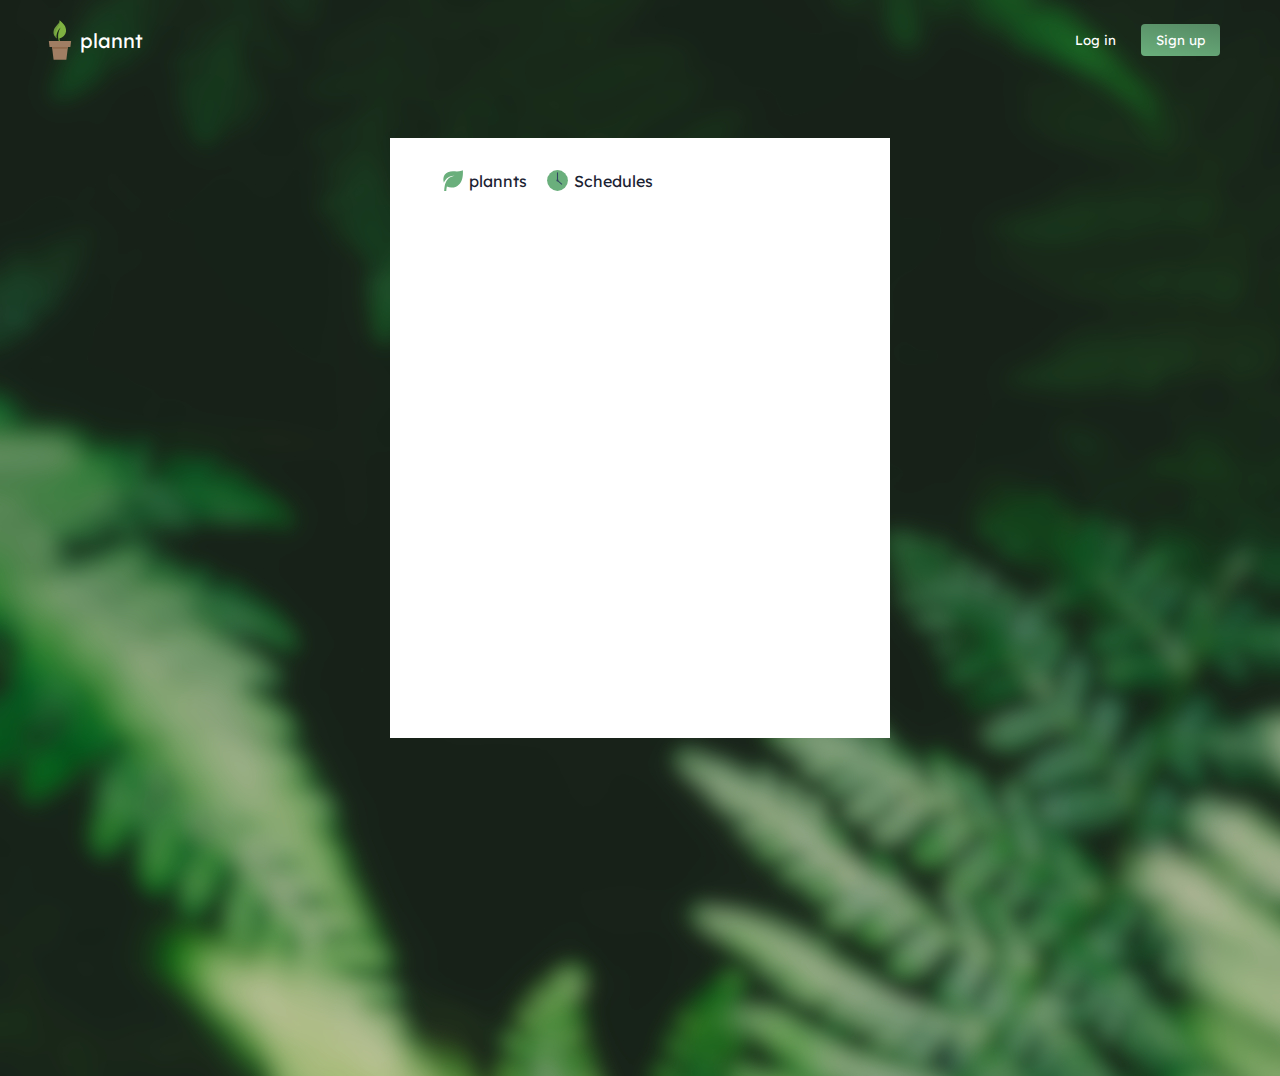
==== commit 7bd814a2: "Add favicon, change background-img and changed more styles" ====
--- a/index.html
+++ b/index.html
@@ -6,6 +6,7 @@
     <meta http-equiv="X-UA-Compatible" content="IE=edge">
     <meta name="viewport" content="width=device-width, initial-scale=1.0">
     <title>plannt &#183; Plant watering organizer </title>
+    <link rel="shortcut icon" type="image/ico" href="images/favicon.ico">
     <link rel = "stylesheet" href = "styles.css">
     <link rel="preconnect" href="https://fonts.googleapis.com">
     <link rel="preconnect" href="https://fonts.gstatic.com" crossorigin>
@@ -13,17 +14,17 @@
 </head>
 
 
-<body class = "body main">
+<body id = "main">
 
-    <div class = "header">
+    <header>
         <a class = "home-link" href = "index.html">
-            <img class = "plannt-logo" src = "images/plant-header.svg">
+            <img class = "plannt-logo" src = "images/plant-header.svg" alt = "plannt-logo">
             <p>plannt</p>
         </a>
-        <div class = "lgn-sgnp-container">
+        <div class = "lgn-sgnup-container">
             <a href = "login.html">
                 <button class = "lgn-button-header">
-                Log in
+                    Log in
                 </button>
             </a>
             <a href = "signup.html">
@@ -32,20 +33,22 @@
                 </button>
             </a>
         </div>
-    </div>
+    </header>
 
-        <div class = "main-container">
-            <div class = "main-container-header">
+    <main>
+        <div class = "container">
+            <div class = "container-header">
                 <div class = "leaf-container">
-                    <img class = "leaf-logo" src = "images/leaf.svg">
+                    <img class = "leaf-logo" src = "images/leaf.svg" alt = "leaf-logo">
                     <p>plannts</p>
                 </div>
                 <div class = "clock-container">
-                    <img class = "clock-logo" src  = "images/clock.svg">
+                    <img class = "clock-logo" src  = "images/clock.svg" alt = "clock-logo">
                     <p>Schedules</p>
                 </div>
             </div>
         </div>
+    </main>
 
 </body>
 
--- a/styles.css
+++ b/styles.css
@@ -13,14 +13,26 @@
 }
 
 
-
 /* General */
 
+:root {
+    --light-green: hsl(136, 30%, 70%);
+    --green: hsl(136, 30%, 55%);
+    --dark-green: hsl(136, 30%, 45%);
+
+    --light-blue: hsl(221, 30%, 60%);
+    --blue: hsl(221, 30%, 52%); 
+    --dark-blue: hsl(221, 30%, 45%); 
+    
+    --black: hsl(221, 30%, 15%);
+}
+
 body {
-    color: hsl(221, 30%, 12%); 
     display: flex;
     justify-content: center;
     overflow: overlay;
+    background-color: var(--dark-green);
+    color: var(--black);
 }
 
 p {
@@ -32,7 +44,7 @@
 }
 
 * {
-    font-family: 'Lexend Deca' ,sans-serif; 
+    font-family: 'Lexend Deca', Arial, Tahoma;
 }
 
 ::-webkit-scrollbar {
@@ -44,54 +56,52 @@
 }
 
 ::-webkit-scrollbar-thumb {
-    background-color: hsl(221, 35%, 27%);
+    background-color: var(--light-blue);
     background-clip: padding-box;
-    border: 2px solid hsla(0, 0%, 0%, 0);
+    border: 3px solid transparent;
     border-radius: 10px;
 }
 
 ::-webkit-scrollbar-thumb:hover {
-    background-color: hsl(221, 35%, 32%);
+    background-color: var(--blue)
 }
 
 ::-webkit-scrollbar-thumb:active {
-    background-color: hsl(221, 35%, 35%);
+    background-color: var(--dark-blue);
 }
 
 /* Body */
 
-.body.main {
-    padding-block: 130px 900px;
+body#main {
+    padding-block: 130px 330px;
     background-image: url(images/leaves-main.jpg);
 }
 
-.body.lgn,
-.body.sgnp {
+body#lgn,
+body#sgnp {
     background-image: url(images/leaves-registration.jpg);
 }
 
 /* Header */
 
-.header,
-.home-link {
+header {
     display: flex;
     align-items: center;
-}
-
-.header {
+    justify-content: space-between;
     position: absolute;
     top: 0;
     right: 0;
     left: 0;
-    justify-content: space-between;
     height: 60px;  
+    padding: 10px 60px 0 40px;
     z-index: 100;
-    padding: 10px 60px 0 40px;
-
     animation: header-transition-in 0.7s;
 }
 
+
 .home-link {
+    display: flex;
+    align-items: center;
     font-size: 20px;
     color: white;
     font-weight: 400;
@@ -99,7 +109,7 @@
 }
 
 .home-link:hover {
-    text-shadow: 0px 0px 5px hsla(0, 0%, 100%, 0.2); 
+    text-shadow: 0px 0px 5px hsla(0, 0%, 100%, 0.25); 
 }
 
 .plannt-logo {
@@ -107,14 +117,7 @@
     height: 40px;
 }
 
-.lgn-sgnp-container a {
-    pointer-events: none;
-}
-
-.lgn-button-header,
-.sgnp-button-header,
-.login-button,
-.signup-button {
+header button {
     pointer-events: all;
     cursor: pointer;
     border: none;
@@ -123,49 +126,44 @@
 }
 
 .lgn-button-header {
-    background-color: inherit;
+    background-color: transparent;
     margin-right: 6px;
     transition: color 0.5s;
 }
 
 .lgn-button-header:hover {
-    color:hsl(216, 30%, 45%);
+    color: var(--dark-blue);
 }
 
 .sgnp-button-header {
     background: linear-gradient(190deg, hsla(0, 0%, 9%, 0.25), hsla(0, 0%, 0%, 0));
-    background-color:hsl(136, 30%, 55%);
-}
-
-.sgnp-button-header,
-.login-button,
-.signup-button {
+    background-color: var(--green);
     transition: background-color 0.5s;
     border-radius: 4px;
 }
 
-
-.sgnp-button-header:hover,
-.login-button:hover,
-.signup-button:hover {
-    background-color: transparent;
-}
-
+.sgnp-button-header:hover {
+    background-color: transparent;
+}
+
+.lgn-sgnp-container a {
+    pointer-events: none;
+}
 
 
 /* Main */
 
-.main-container {
+#main .container {
     display: block;
     box-sizing: border-box;
     padding: 30px 0 0 50px;
     width: 500px;
     height: 600px;
     font-weight: 400;
-    background-color: azure;
-}
-
-.main-container-header,
+    background-color: white;
+}
+
+#main .container-header,
 .leaf-container,
 .clock-container {
     display: flex;
@@ -186,10 +184,9 @@
 }
 
 
-/* Login page */
-
-.lgn-container,
-.sgnp-container {
+/* Registration pages */
+
+.registration-container {
     position: absolute;
     top: 50%;
     left: 50%;
@@ -202,108 +199,98 @@
     font-weight: 500;
     color: white;
     background: linear-gradient(190deg, hsla(0, 0%, 0%, 0.5) 30%, hsla(0, 0%, 100%, 0.02));
-    box-shadow: 0px 0px 10px hsla(221, 0%, 14%, 0.5);
-    backdrop-filter: blur(3px);
-}
-
-.lgn-container .title,
-.lgn-container .content,
-.sgnp-container .title,
-.sgnp-container .sub-title,
-.sgnp-container .content {
-    display: flex;
-}
-
-
-.lgn-container .title,
-.sgnp-container .title,
-.sgnp-container .sub-title {
+    box-shadow: 0px 0px 10px hsla(0, 0%, 14%, 0.5);
+    backdrop-filter: blur(5px);
+}
+
+.registration-container .title,
+.registration-container .sub-title {
+    display: flex;
     justify-content: center;
     font-weight: 300;
-    color:hsl(136, 30%, 70%);
-}
-
-.lgn-container .title,
-.sgnp-container .title {
+    color: var(--light-green);
+    margin-bottom: 50px;
     font-size: 20px;
 }
 
-.lgn-container .title,
-.sgnp-container .sub-title  {
-    margin-bottom: 50px;
-}
-
-.lgn-container .content,
-.sgnp-container .content {
+#sgnp .title  {
+    margin-bottom: 4px
+}
+
+#sgnp .sub-title {
+    font-size: 12px;
+}
+
+.registration-container .content{
+    display: flex;
     flex-direction: column;
 }
 
-.lgn-container .content input[type="text"], 
-.lgn-container .content input[type = "password"],
-.sgnp-container .content input[type="text"], 
-.sgnp-container .content input[type = "password"] {
+.registration-container input {
     display: block;
     width: 200px;
     padding: 5px;
+    margin-bottom: 6px;
+    font-size: 13px;
+    font-weight: 300;
+    background-color: transparent;
     border: none;
     outline: none;
-    font-size: 13px;
-    font-weight: 300;
-    background-color: transparent;
     border-bottom:hsl(0, 0%, 75%) solid 2px;
     color: white;
     transition: border-bottom 0.3s;
-    margin-bottom: 6px;
-}
-
-.sgnp-container .content input[type = "password"] {
+}
+
+#sgnp input[type = "password"] {
     margin-bottom: 19px;
 }
 
-.lgn-container .content input:focus,
-.sgnp-container .content input:focus {
-    border-bottom:hsl(0, 0%, 100%) solid 2px;
-}
-
-.sgnp-container .title {
-    margin-bottom: 4px;
+.registration-container input:focus {
+    border-bottom:white solid 2px;
 }
 
 .email-container,
 .name-container,
-.psw-container.signup {
+#sgnp .psw-container,
+.forgot-psw-container {
     margin-bottom: 30px;
 }
 
 
-.email-container p,
-.psw-container p,
-.name-container p{
+.registration-container p {
     margin-bottom: 8px;
 }
 
 .forgot-psw-container {
     display: flex;
     justify-content: end;
-    margin-bottom: 30px;
-}
-
-.forgot-psw {
     font-size: 10px;
     font-weight: 300;
     color: white;
 }
 
-.login-button,
-.signup-button {
+
+.registration-container button {
     font-weight: 300;
     background: linear-gradient(190deg, hsla(0, 0%, 100%, 0.3), hsla(0, 0%, 0%, 0));
-}
-
-.login-button {
-    background-color:hsl(216, 30%, 45%);
-}
-
-.signup-button {
-    background-color:hsl(136, 30%, 45%);
-}
+    pointer-events: all;
+    cursor: pointer;
+    border: none;
+    border-radius: 4px;
+    padding: 8px 15px;
+    color: white;
+    transition: background-color 0.5s;
+}
+
+#lgn .lgn-button {
+    background-color: var(--dark-blue);
+}
+
+#sgnp .sgnp-button {
+    background-color: var(--dark-green);
+}
+
+#lgn .lgn-button:hover,
+#sgnp .sgnp-button:hover {
+    background-color: transparent;
+}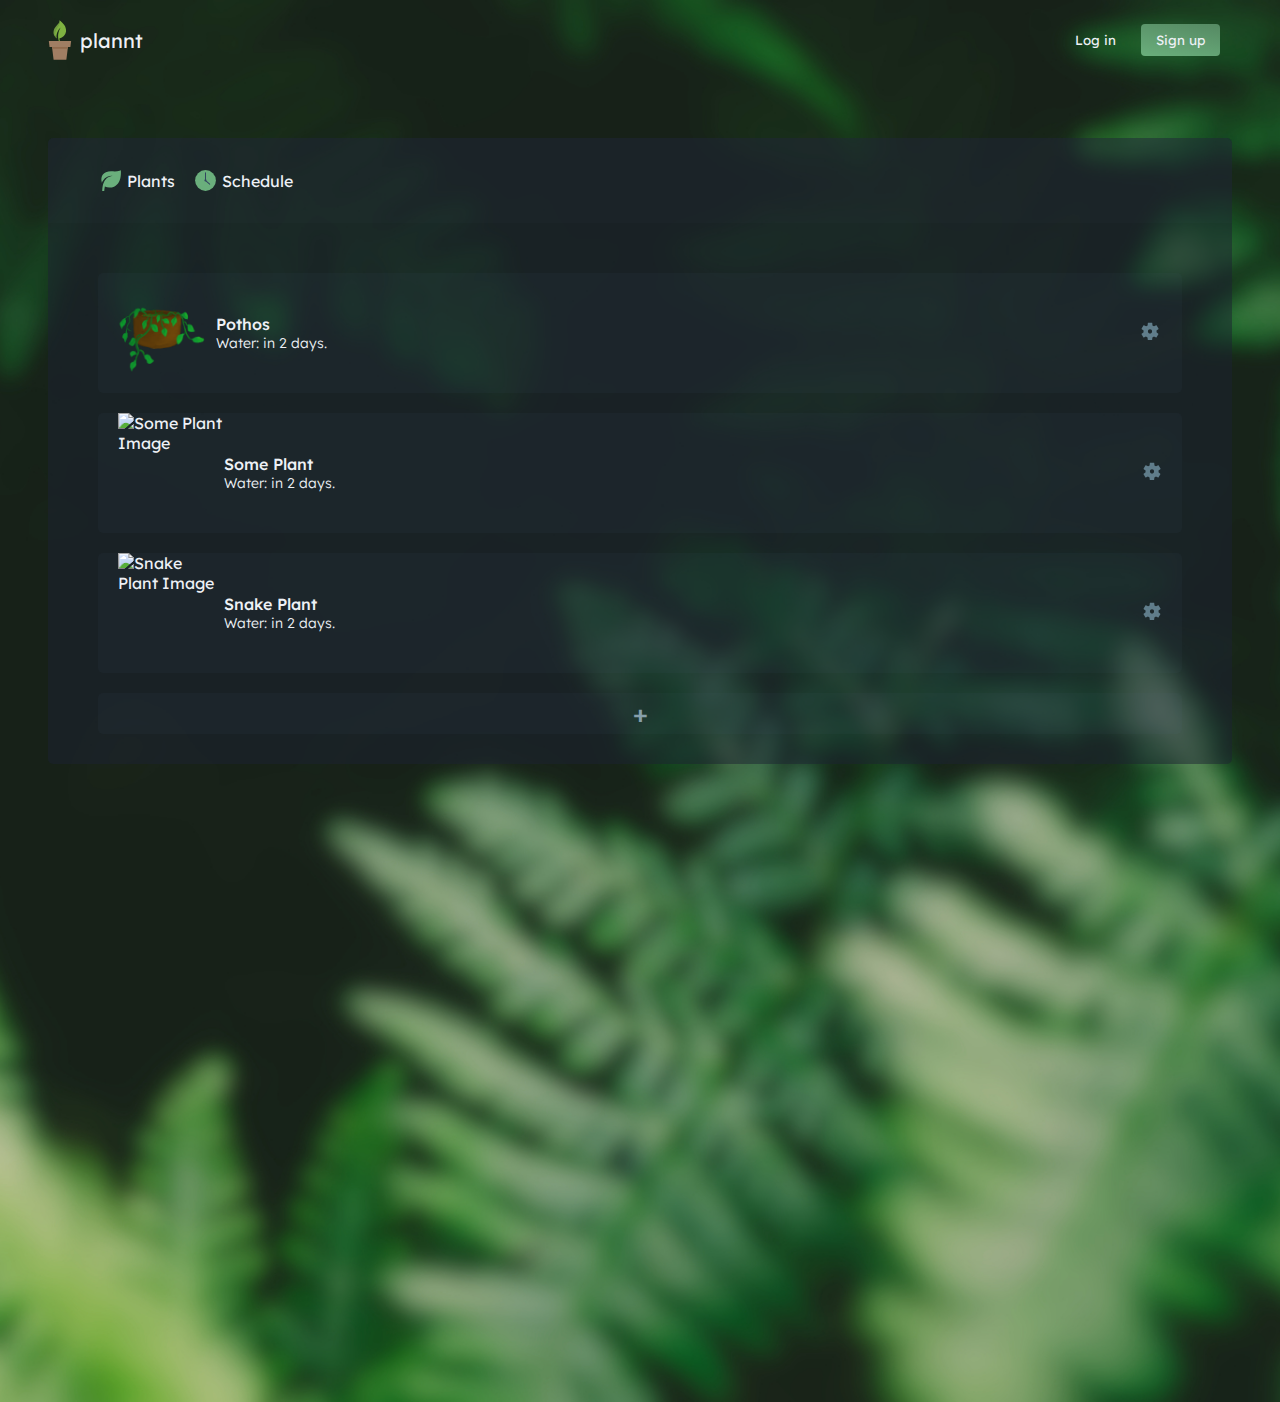
==== commit 5b7480bf: "Style the main page, add some icons" ====
--- a/index.html
+++ b/index.html
@@ -18,7 +18,7 @@
 
     <header>
         <a class = "home-link" href = "index.html">
-            <img class = "plannt-logo" src = "images/plant-header.svg" alt = "plannt-logo">
+            <img class = "plannt-logo" src = "images/plant-header.svg" alt = "The Plannt Logo">
             <p>plannt</p>
         </a>
         <div class = "lgn-sgnup-container">
@@ -36,18 +36,57 @@
     </header>
 
     <main>
-        <div class = "container">
-            <div class = "container-header">
+            <div class = "header">
+
                 <div class = "leaf-container">
-                    <img class = "leaf-logo" src = "images/leaf.svg" alt = "leaf-logo">
-                    <p>plannts</p>
+                    <img class = "leaf-logo" src = "images/leaf.svg" alt = "Leaf Image">
+                    <a href = "#">Plants</a>
                 </div>
+                
                 <div class = "clock-container">
-                    <img class = "clock-logo" src  = "images/clock.svg" alt = "clock-logo">
-                    <p>Schedules</p>
+                    <img class = "clock-logo" src  = "images/clock.svg" alt = "Clock Image">
+                    <a href = "#">Schedule</a>
                 </div>
-            </div>
-        </div>
+
+            </div>  
+            <div class = "plants-container">
+                <div class = "plant pothos">
+                    <img src = "images/pothos.png" alt = "Pothos Image" >
+                    <div class = "text">
+                        <p class = "name">Pothos</p>
+                        <p class = "watering">Water: in 2 days.</p>
+                    </div>
+                    <div class = "options">
+                        <a href = "#"><img src = "images/settings.svg" alt = "Settings Button"></a>
+                    </div>
+                </div>
+
+                <div class = "plant some-plant">
+                    <img src = "images/some-plant.png" alt = "Some Plant Image" >
+                    <div class = "text">
+                        <p class = "name">Some Plant</p>
+                        <p class = "watering">Water: in 2 days.</p>
+                    </div>
+                    <div class = "options">
+                        <a href = "#"><img src = "images/settings.svg" alt = "Settings Button"></a>
+                    </div>
+                </div>
+
+                <div class = "plant snake-plant">
+                    <img src = "images/snake-plant.png" alt = "Snake Plant Image" >
+                    <div class = "text">
+                        <p class = "name">Snake Plant</p>
+                        <p class = "watering">Water: in 2 days.</p>
+                    </div>
+                    <div class = "options">
+                        <a href = "#"><img src = "images/settings.svg" alt = "Settings Button"></a>
+                    </div>
+                </div>
+
+                <div class = "add-plant">
+                    <button>&#43;</button>
+                </div>
+            </div>     
     </main>
 
 </body>
--- a/styles.css
+++ b/styles.css
@@ -4,12 +4,25 @@
 
     0% {
         transform: translateY(-100%);
+        filter: blur(3px);
     }
 
     100% {
         transform: translateY(0);
+        filter: none;
     }
 
+}
+
+@keyframes body-transition-in {
+
+    0% {
+        filter: blur(3px);
+    }
+
+    100% {
+        filter: none;
+    }
 }
 
 
@@ -25,14 +38,20 @@
     --dark-blue: hsl(221, 30%, 45%); 
     
     --black: hsl(221, 30%, 15%);
+    --white: hsl(221, 30%, 95%);
 }
 
 body {
     display: flex;
     justify-content: center;
     overflow: overlay;
-    background-color: var(--dark-green);
+    background-color: var(--light-green);
     color: var(--black);
+}
+
+#main main,
+.registration-container div {
+    animation: body-transition-in 0.7s ease-out;
 }
 
 p {
@@ -73,13 +92,20 @@
 /* Body */
 
 body#main {
-    padding-block: 130px 330px;
+    padding-block: 130px 630px;
     background-image: url(images/leaves-main.jpg);
+    background-position: center;
+    background-repeat: no-repeat; 
+    background-size: cover; 
 }
 
 body#lgn,
 body#sgnp {
+    padding-block: 0px 825px;
     background-image: url(images/leaves-registration.jpg);
+    background-position: center;
+    background-repeat: no-repeat; 
+    background-size: cover;
 }
 
 /* Header */
@@ -95,7 +121,7 @@
     height: 60px;  
     padding: 10px 60px 0 40px;
     z-index: 100;
-    animation: header-transition-in 0.7s;
+    animation: header-transition-in 0.8s;
 }
 
 
@@ -103,7 +129,7 @@
     display: flex;
     align-items: center;
     font-size: 20px;
-    color: white;
+    color: var(--white);
     font-weight: 400;
     transition: text-shadow 0.3s;
 }
@@ -122,7 +148,7 @@
     cursor: pointer;
     border: none;
     padding: 8px 15px;
-    color: white;
+    color: var(--white);
 }
 
 .lgn-button-header {
@@ -153,28 +179,41 @@
 
 /* Main */
 
-#main .container {
-    display: block;
+#main main {
     box-sizing: border-box;
-    padding: 30px 0 0 50px;
-    width: 500px;
-    height: 600px;
+    width: 100%;
+    height: 100%;
+    border-radius: 5px;
+    margin-inline: 40px;
+    overflow: hidden;
+    background-color: hsla(221, 30%, 15%, 0.5);
     font-weight: 400;
-    background-color: white;
-}
-
-#main .container-header,
+    color: var(--white);
+}
+
+#main main .header,
 .leaf-container,
-.clock-container {
+.clock-container,
+.plants-container > div {
     display: flex;
     justify-content: start;
     align-items: center;
 }
 
-.leaf-container,
-.clock-container {
-    margin-right: 18px;
-}
+#main main .header {
+    padding: 30px 50px;
+    background-color: hsla(221, 30%, 50%, 0.03);
+    margin-bottom: 20px;
+    gap: 18px;
+}
+
+#main main .header a {
+    color: var(--white);
+} 
+
+#main main .header a:hover {
+    text-shadow: 0px 0px 5px hsla(0, 0%, 100%, 0.25); 
+} 
 
 .leaf-logo,
 .clock-logo {
@@ -183,6 +222,73 @@
     margin-right: 4px;
 }
 
+.plants-container {
+    padding: 30px 50px;
+    display: flex;
+    flex-direction: column;
+    gap: 20px;
+    
+}
+
+.plants-container > div {
+    background-color: hsla(221, 30%, 50%, 0.05);
+    padding-inline: 20px;
+    border-radius: 5px;
+    transition: background-color 0.3s;
+}
+
+.plants-container > div:hover {
+    background-color: hsla(221, 30%, 50%, 0.085);
+    cursor: pointer;
+}
+
+.plant .text {
+    width: 100%;
+    display: flex;
+    flex-direction: column;
+
+}
+
+.plant img {
+    width: 120px;
+    height: 120px;
+}
+
+.plant.pothos img {
+    margin-left: -22px;
+}
+
+.plant .name {
+    font-weight:500;
+}
+
+.plant .watering {
+    font-weight: 300;
+    font-size: 14px;
+}
+
+.plant .options img {
+    height: 20px;
+    width: 20px;
+}
+
+.plants-container .add-plant {
+    margin: 0;
+    padding: 0;
+}
+
+.add-plant button{
+    margin: 0;
+    padding-block: 5px;
+    border: none;
+    background-color: transparent;
+    color: hsl(200, 18%, 60%);
+    font-size: 25px;
+    font-weight: 500;
+    flex: 1;
+    cursor: pointer;
+}
+
 
 /* Registration pages */
 
@@ -197,10 +303,10 @@
     border-radius: 8px;
     font-size: 12px;
     font-weight: 500;
-    color: white;
-    background: linear-gradient(190deg, hsla(0, 0%, 0%, 0.5) 30%, hsla(0, 0%, 100%, 0.02));
-    box-shadow: 0px 0px 10px hsla(0, 0%, 14%, 0.5);
-    backdrop-filter: blur(5px);
+    color: var(--white);
+    background: linear-gradient(0, hsla(0, 0%, 0%, 0.5) 30%, hsla(0, 0%, 100%, 0.02));
+    box-shadow: 0px 0px 5px hsla(0, 0%, 10%, 0.5);
+    backdrop-filter: blur(12px);
 }
 
 .registration-container .title,
@@ -237,7 +343,7 @@
     border: none;
     outline: none;
     border-bottom:hsl(0, 0%, 75%) solid 2px;
-    color: white;
+    color: var(--white);
     transition: border-bottom 0.3s;
 }
 
@@ -246,7 +352,7 @@
 }
 
 .registration-container input:focus {
-    border-bottom:white solid 2px;
+    border-bottom: white solid 2px;
 }
 
 .email-container,
@@ -266,7 +372,7 @@
     justify-content: end;
     font-size: 10px;
     font-weight: 300;
-    color: white;
+    color: var(--white);;
 }
 
 
@@ -278,7 +384,7 @@
     border: none;
     border-radius: 4px;
     padding: 8px 15px;
-    color: white;
+    color: var(--white);;
     transition: background-color 0.5s;
 }
 
